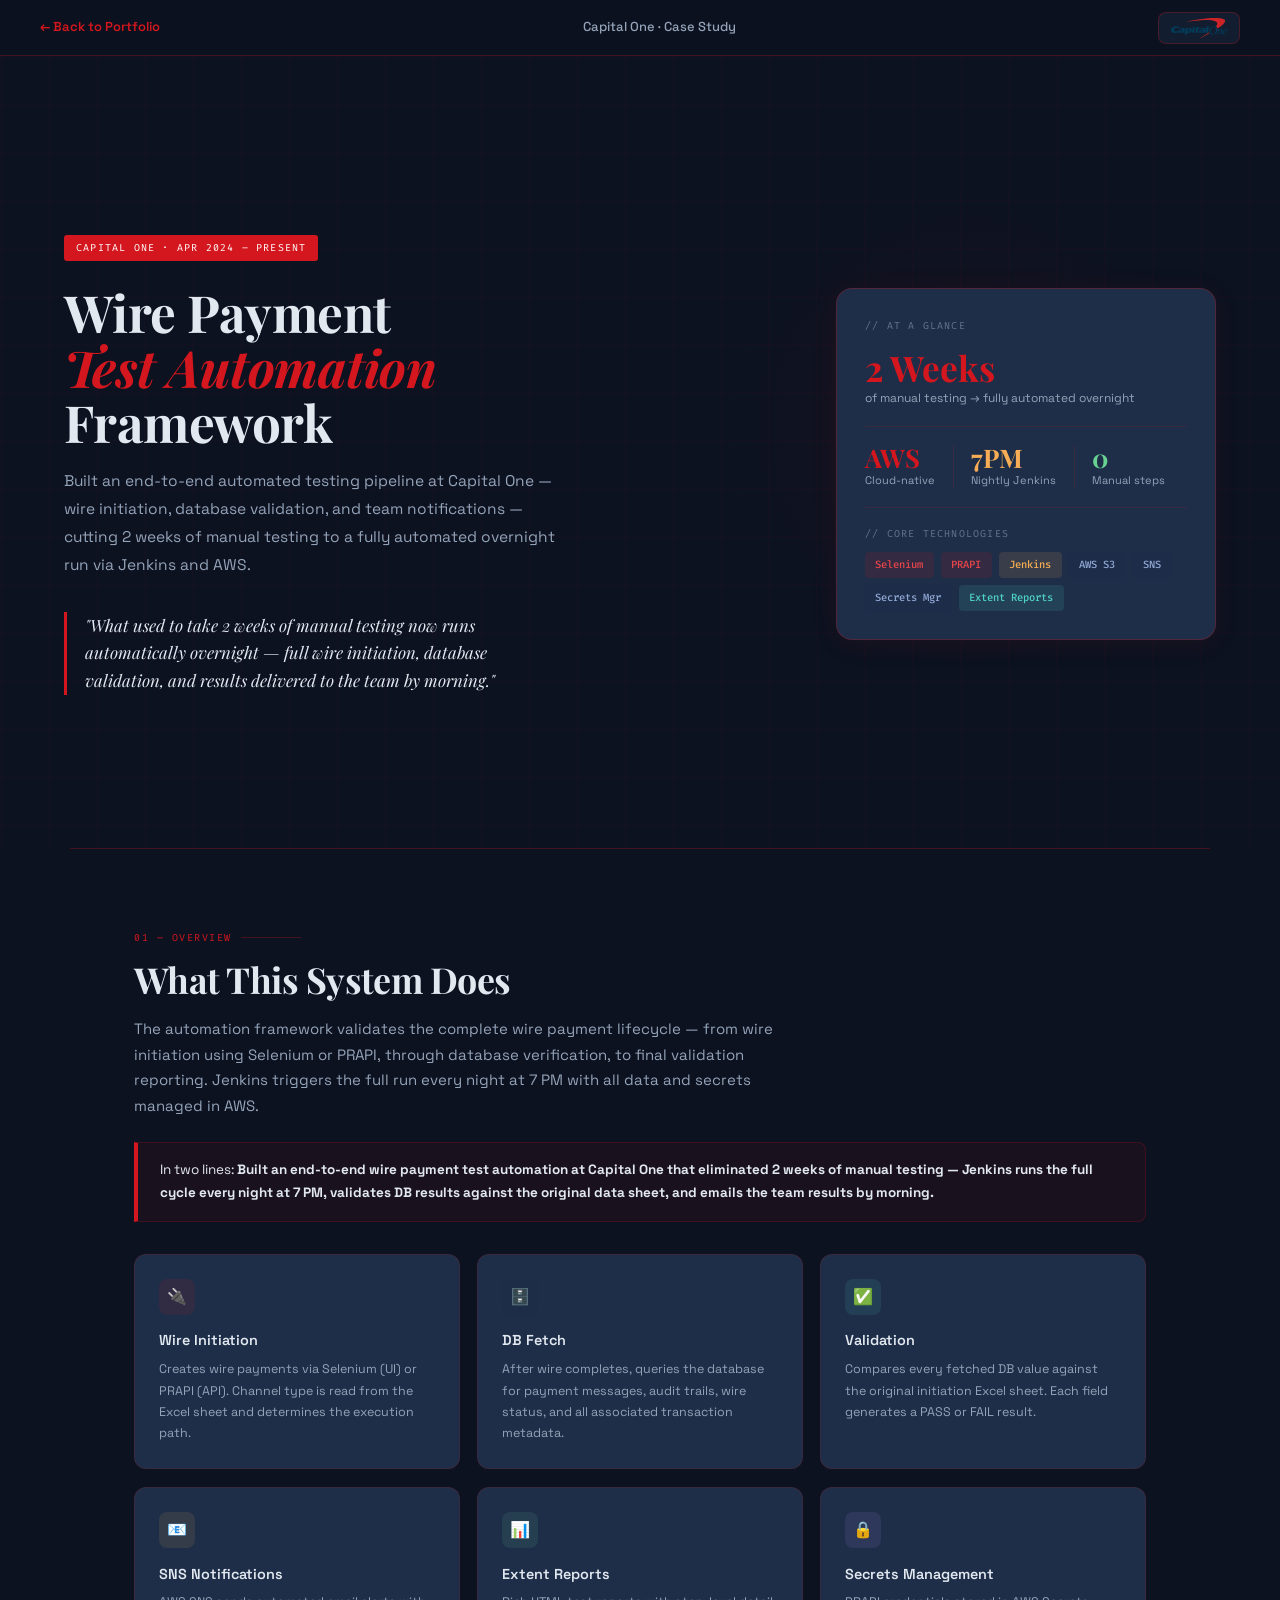
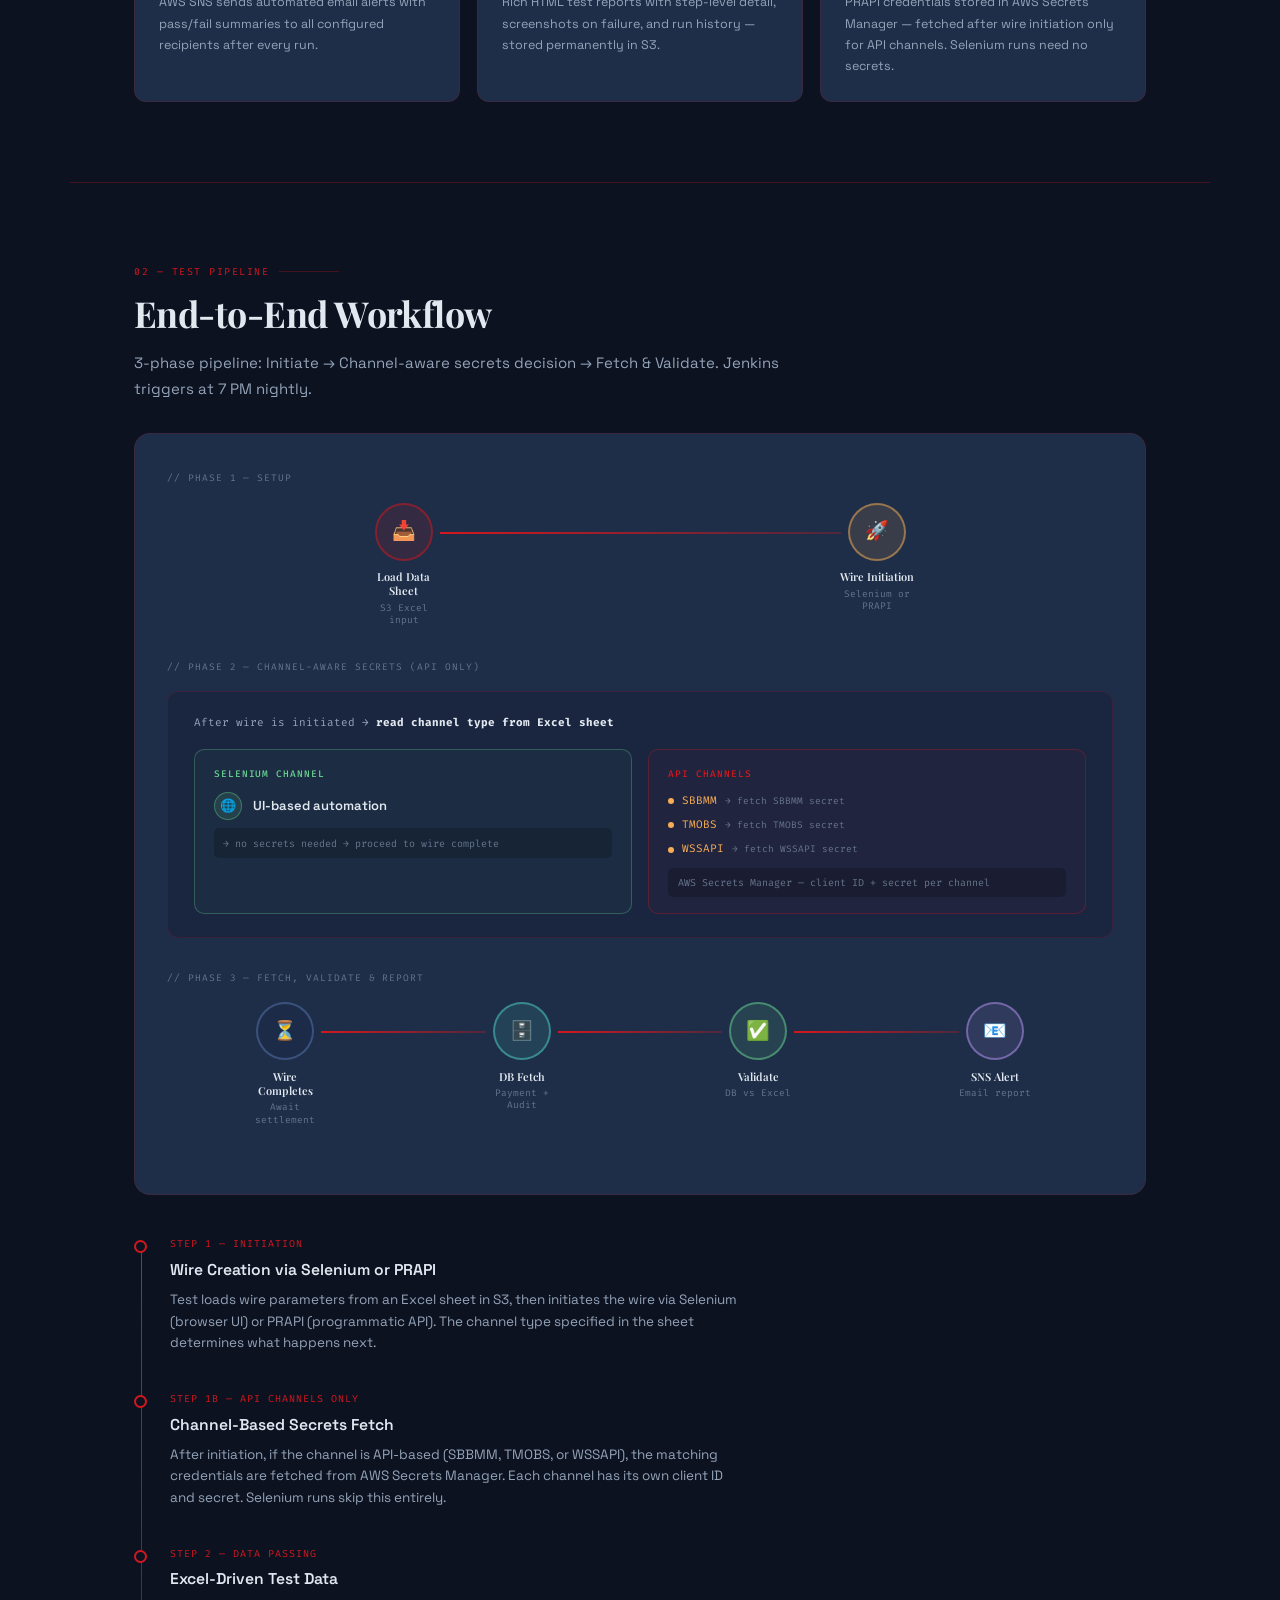
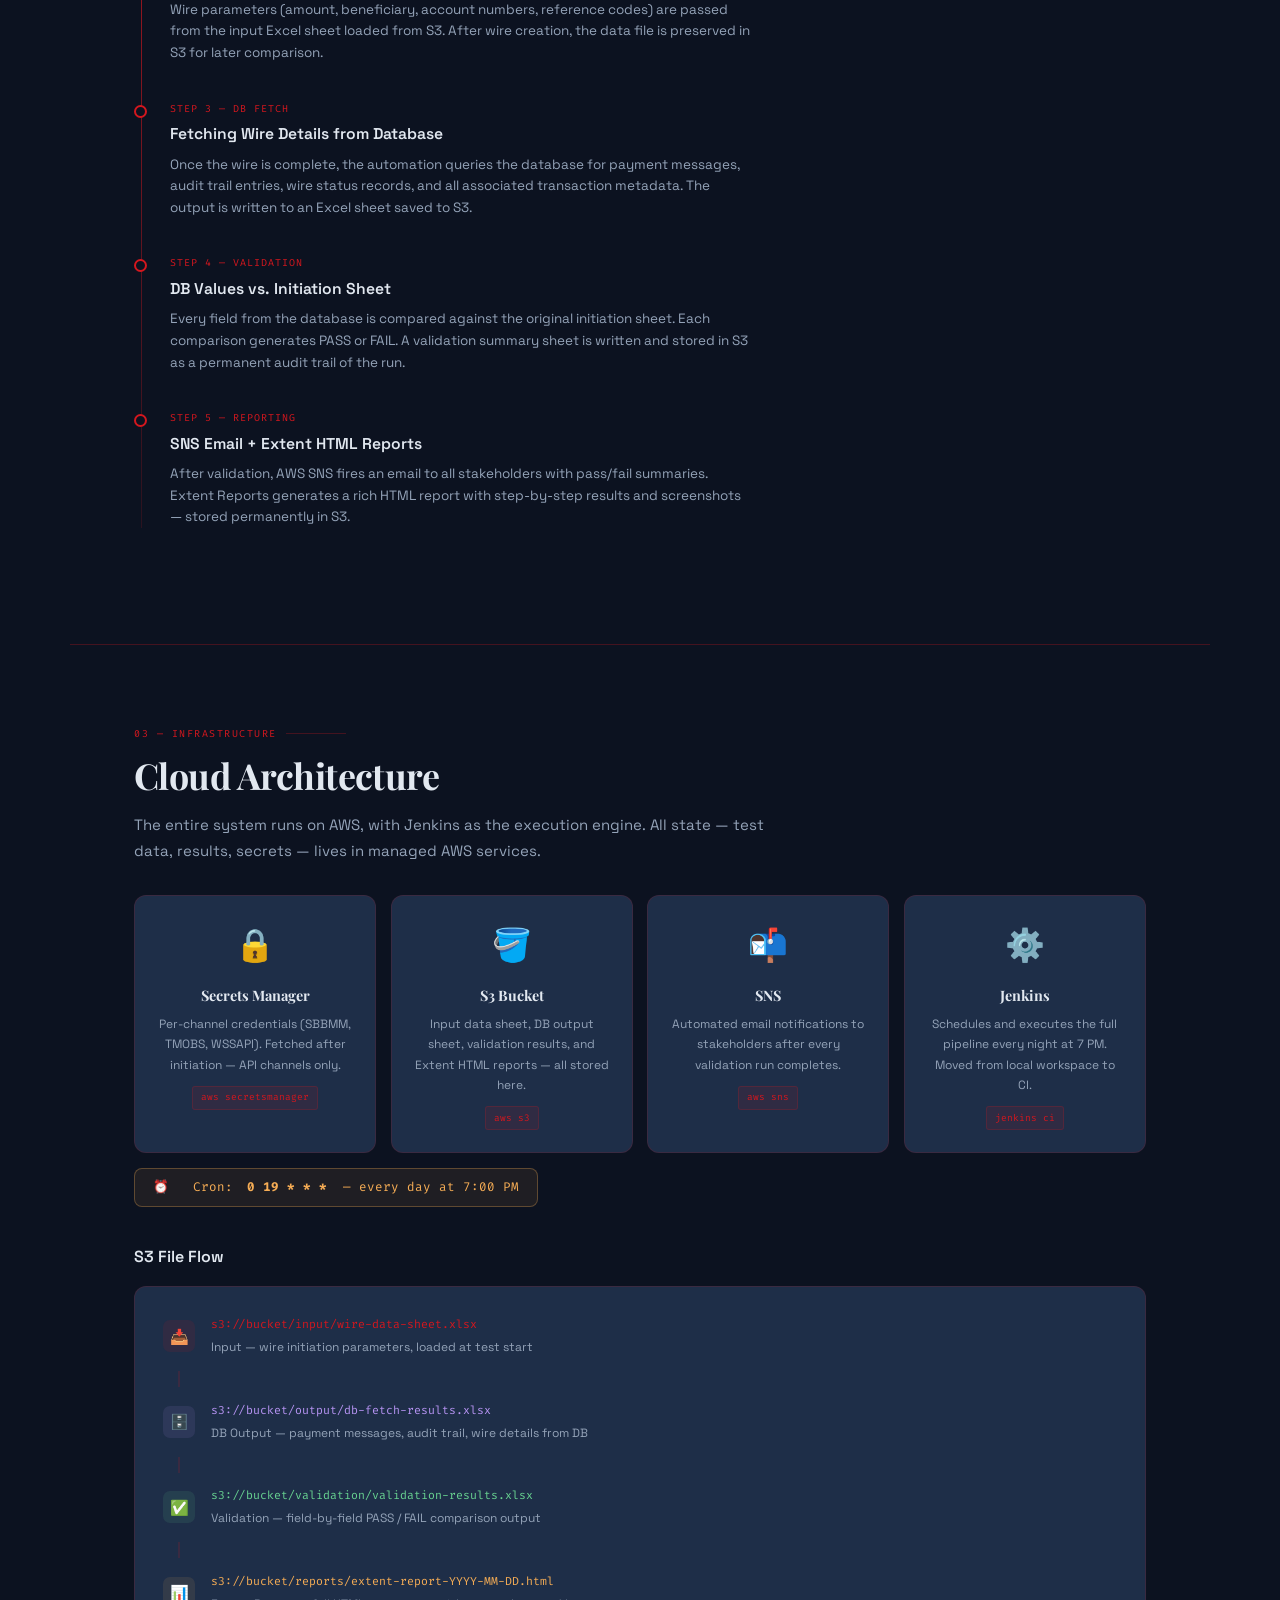
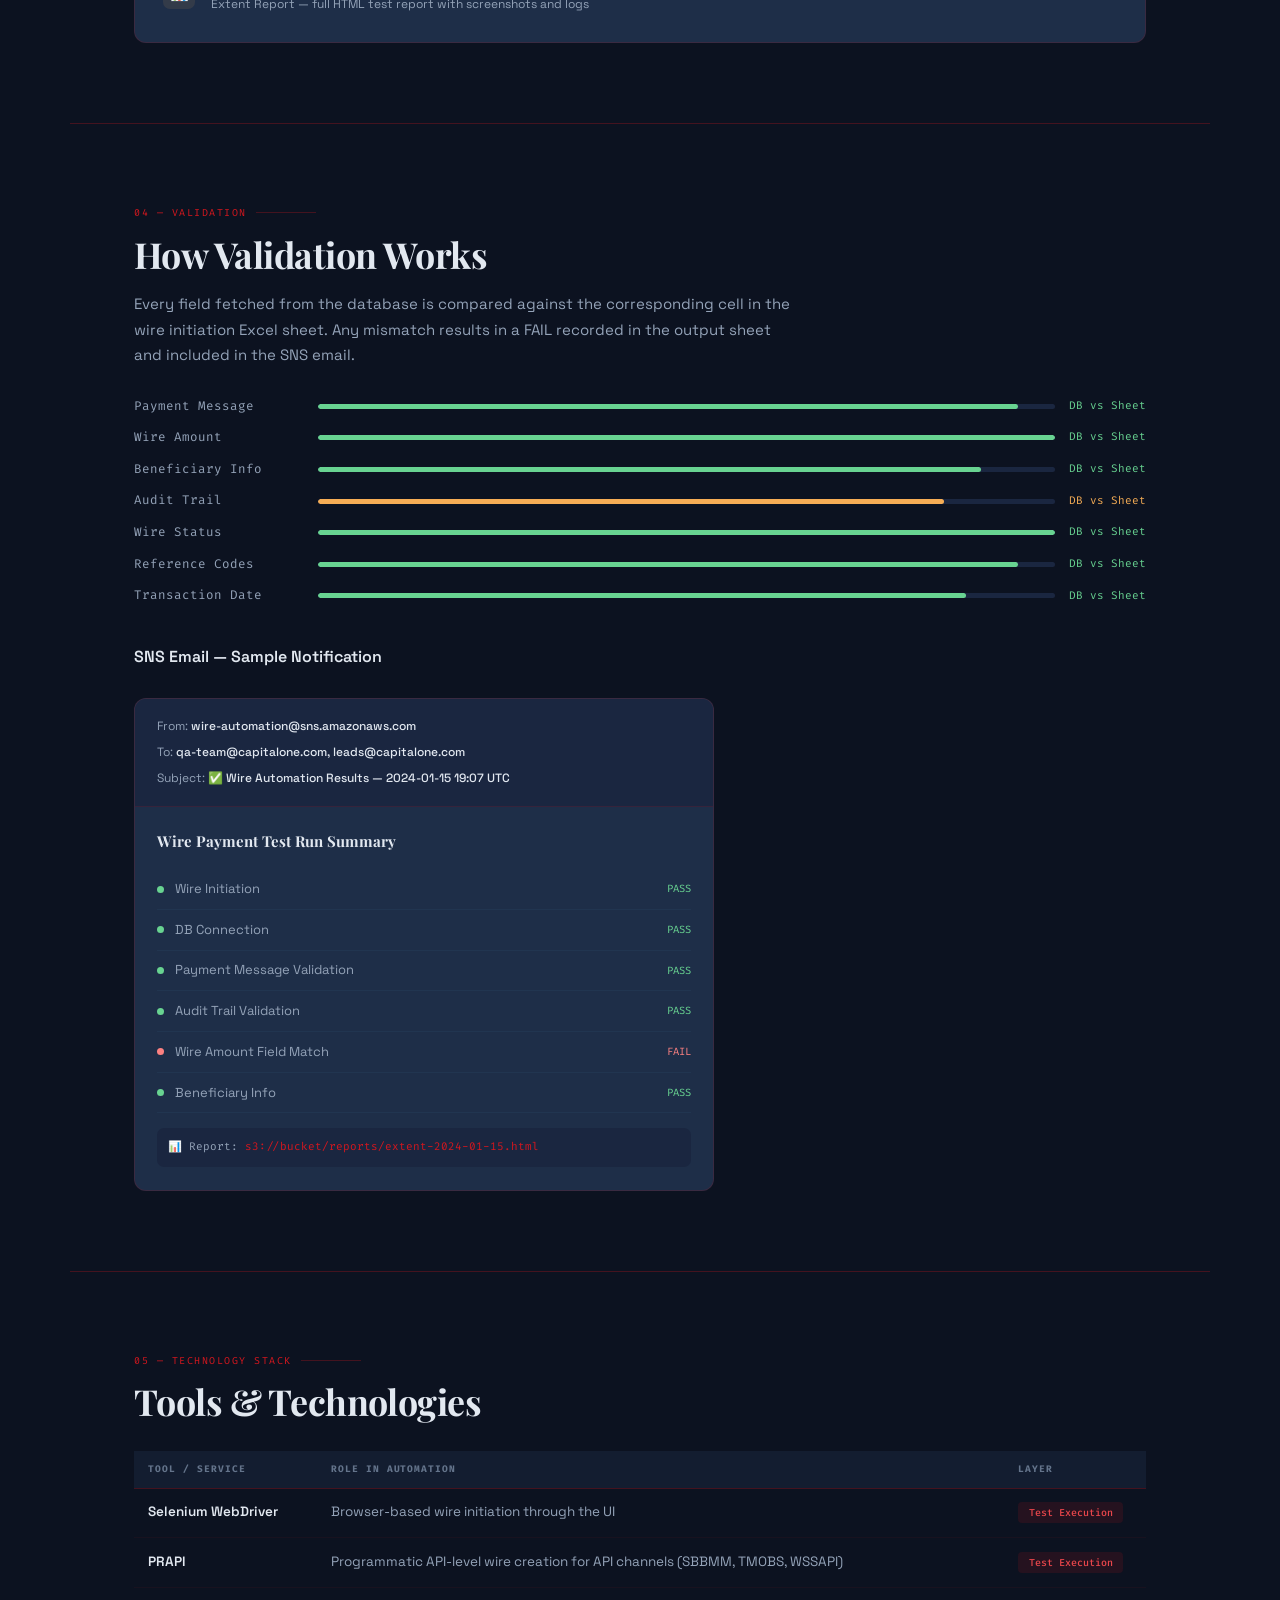
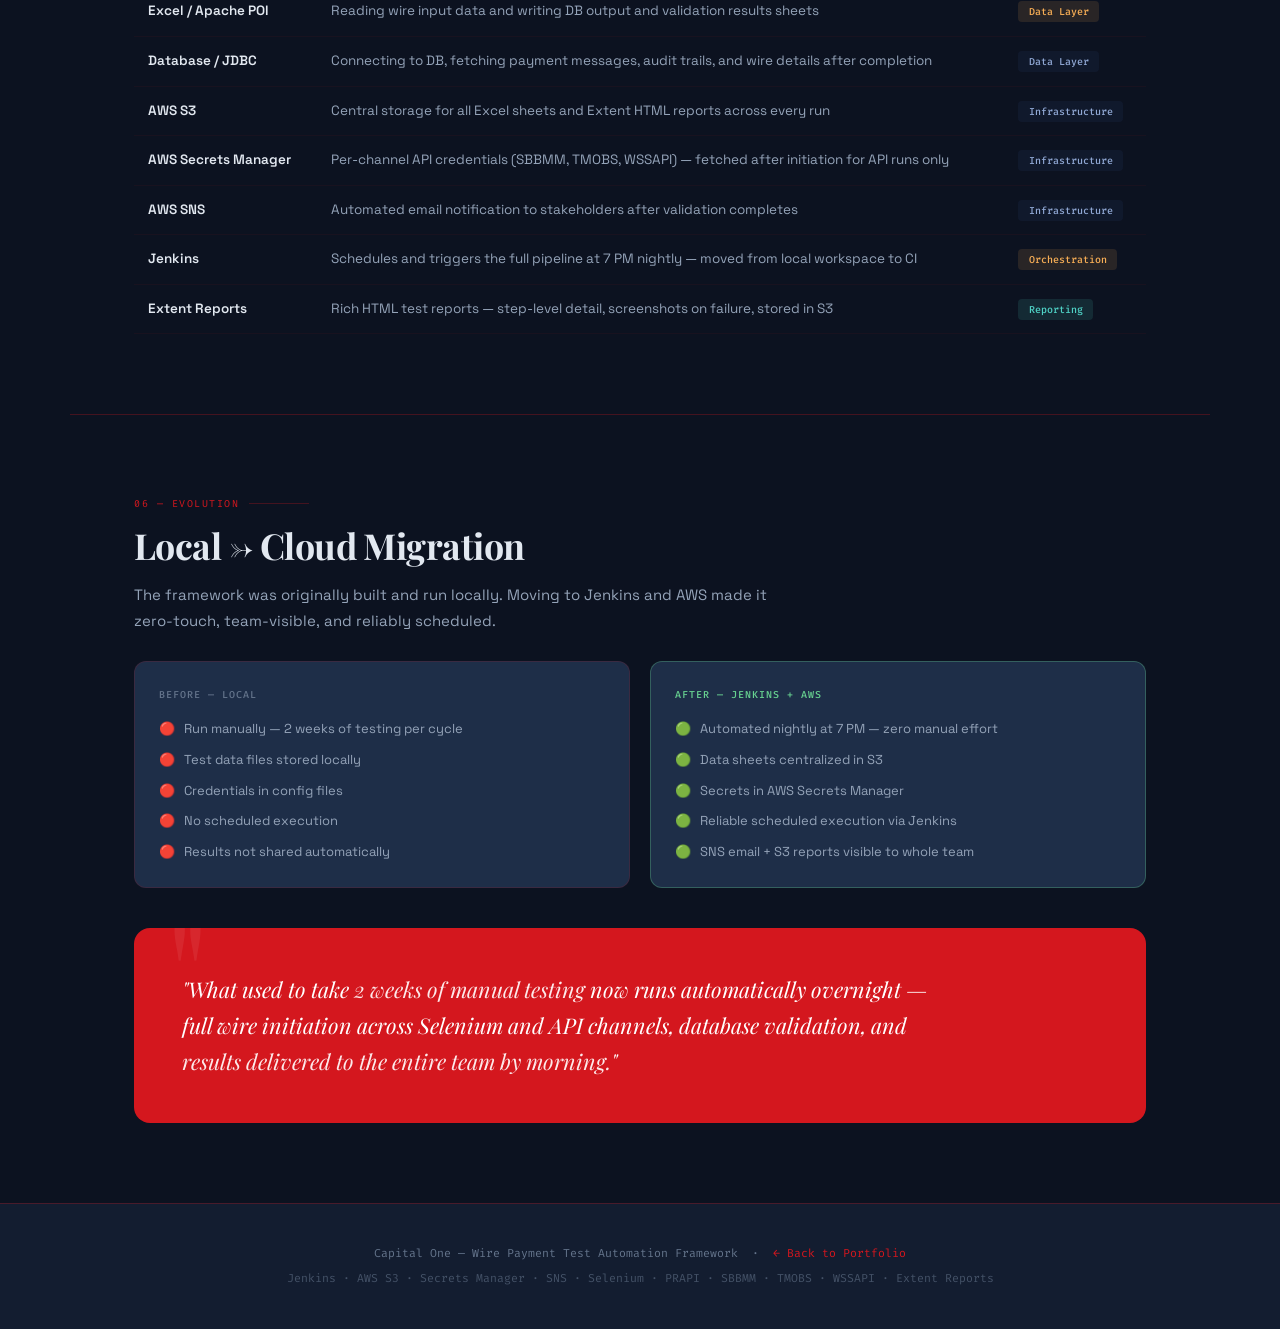
==== capitalone-detail.html @ 5ef81967 "Add files via upload" ====
<!DOCTYPE html>
<html lang="en">
<head>
<meta charset="UTF-8">
<meta name="viewport" content="width=device-width, initial-scale=1.0">
<title>Capital One — Wire Payment Automation | Rishi Kumar Soni</title>
<link rel="preconnect" href="https://fonts.googleapis.com">
<link rel="preconnect" href="https://fonts.gstatic.com" crossorigin>
<link href="https://fonts.googleapis.com/css2?family=Space+Grotesk:wght@300;400;500;600;700&family=Fira+Code:wght@400;500&family=Playfair+Display:ital,wght@0,700;1,600&display=swap" rel="stylesheet">
<style>
*, *::before, *::after { box-sizing: border-box; margin: 0; padding: 0; }
:root {
  --bg:    #0c1220;
  --bg2:   #131d30;
  --bg3:   #1a2640;
  --bgc:   #1e2e48;
  --text:  #e2e8f0;
  --muted: #94a3b8;
  --dim:   #64748b;
  --c1:    #d4171e;
  --c1m:   #e8464b;
  --c1lt:  #fde8e9;
  --c1dk:  #8b0f13;
  --navy:  #1b2a4a;
  --nvlt:  #dde4f0;
  --bc:    rgba(212,23,30,0.15);
  --bc2:   rgba(212,23,30,0.28);
  --green: #68d391;
  --amber: #f6ad55;
  --teal:  #4fd1c5;
  --purp:  #b794f4;
  --fh: 'Playfair Display', serif;
  --fb: 'Space Grotesk', sans-serif;
  --fm: 'Fira Code', monospace;
}
html { scroll-behavior: smooth; }
body { background: var(--bg); color: var(--text); font-family: var(--fb); font-size: 15px; line-height: 1.7; overflow-x: hidden; }

/* NAV */
nav {
  position: sticky; top: 0; z-index: 100;
  background: rgba(12,18,32,0.95); backdrop-filter: blur(12px);
  border-bottom: 1px solid var(--bc2);
  height: 56px; padding: 0 2.5rem;
  display: flex; align-items: center; justify-content: space-between;
}
.nav-back { display: flex; align-items: center; gap: .6rem; font-size: 13px; font-weight: 600; color: var(--c1); text-decoration: none; transition: gap .2s; }
.nav-back:hover { gap: .9rem; }
.nav-title { font-size: 13px; color: var(--muted); font-weight: 500; }
.nav-logo-pill { background: var(--bg2); border: 1px solid var(--bc2); border-radius: 8px; padding: 5px 12px; display: flex; align-items: center; }
.nav-logo-pill img { height: 20px; width: auto; }

/* HERO */
.hero {
  min-height: 88vh;
  display: grid; grid-template-columns: 1fr 380px;
  gap: 0; align-items: center;
  padding: 5rem 4rem 3.5rem;
  position: relative; overflow: hidden;
}
.hero-gbg {
  position: absolute; inset: 0;
  background-image: linear-gradient(rgba(212,23,30,0.03) 1px, transparent 1px),
                    linear-gradient(90deg, rgba(212,23,30,0.03) 1px, transparent 1px);
  background-size: 48px 48px; pointer-events: none;
}
.hero-glow { position: absolute; top: 15%; right: 5%; width: 500px; height: 500px; background: radial-gradient(circle, rgba(212,23,30,0.05) 0%, transparent 70%); pointer-events: none; }
.hero-left { padding-right: 3rem; position: relative; z-index: 1; }
.eyebrow { display: inline-flex; align-items: center; gap: .5rem; background: var(--c1); color: #fff; font-family: var(--fm); font-size: 10px; padding: .28rem .75rem; border-radius: 3px; letter-spacing: .12em; text-transform: uppercase; margin-bottom: 1.5rem; }
.hero h1 { font-family: var(--fh); font-size: clamp(2rem, 4vw, 3.6rem); line-height: 1.08; letter-spacing: -.01em; margin-bottom: 1.1rem; color: var(--text); }
.hero h1 em { color: var(--c1); font-style: italic; }
.hero-desc { font-size: 15.5px; color: var(--muted); max-width: 500px; line-height: 1.8; margin-bottom: 2rem; }
.impact-quote { font-family: var(--fh); font-size: 1.05rem; font-style: italic; color: var(--text); border-left: 3px solid var(--c1); padding-left: 1.1rem; max-width: 460px; line-height: 1.65; }
.hero-card { background: var(--bgc); border: 1px solid var(--bc2); border-radius: 16px; padding: 1.75rem; box-shadow: 0 4px 28px rgba(212,23,30,0.08); position: relative; z-index: 1; }
.card-lbl { font-family: var(--fm); font-size: 10px; color: var(--dim); letter-spacing: .12em; text-transform: uppercase; margin-bottom: 1rem; }
.cdiv { border: none; border-top: 1px solid var(--bc); margin: 1.1rem 0; }
.pill-row { display: flex; flex-wrap: wrap; gap: .45rem; margin-top: .6rem; }
.pill { font-family: var(--fm); font-size: 10.5px; padding: .25rem .65rem; border-radius: 4px; font-weight: 500; }
.pc1   { background: rgba(212,23,30,.12); color: #e8464b; }
.pnavy { background: rgba(27,42,74,.3);   color: #90a8d4; }
.pamb  { background: rgba(246,173,85,.12); color: var(--amber); }
.pteal { background: rgba(79,209,197,.12); color: var(--teal); }

/* SECTIONS */
section.s { padding: 5rem 4rem; max-width: 1140px; margin: 0 auto; }
hr.div { border: none; height: 1px; background: var(--bc2); max-width: 1140px; margin: 0 auto; }
.slbl { font-family: var(--fm); font-size: 10px; color: var(--c1); letter-spacing: .15em; text-transform: uppercase; margin-bottom: .8rem; display: flex; align-items: center; gap: .6rem; }
.slbl::after { content: ''; flex: 1; height: 1px; background: var(--bc2); max-width: 60px; }
.sh2 { font-family: var(--fh); font-size: clamp(1.7rem, 2.8vw, 2.6rem); font-weight: 700; letter-spacing: -.015em; color: var(--text); margin-bottom: 1rem; line-height: 1.15; }
.sp { color: var(--muted); margin-bottom: 1rem; max-width: 660px; }
.hibox { background: rgba(212,23,30,.07); border: 1px solid rgba(212,23,30,.2); border-left: 4px solid var(--c1); border-radius: 0 8px 8px 0; padding: 1rem 1.4rem; margin: 1.5rem 0; }
.hibox p { color: var(--text); margin: 0; font-size: 13.5px; max-width: none; }

/* OVERVIEW CARDS */
.ocgrid { display: grid; grid-template-columns: repeat(auto-fit, minmax(270px, 1fr)); gap: 1.1rem; margin-top: 2rem; }
.ocard { background: var(--bgc); border: 1px solid var(--bc); border-radius: 12px; padding: 1.5rem; transition: border-color .25s, transform .2s; }
.ocard:hover { border-color: var(--bc2); transform: translateY(-2px); }
.ocicon { width: 36px; height: 36px; border-radius: 8px; display: flex; align-items: center; justify-content: center; font-size: 16px; margin-bottom: .85rem; }
.ic1    { background: rgba(212,23,30,.1); color: var(--c1); }
.inavy  { background: rgba(27,42,74,.25); color: #90a8d4; }
.iteal  { background: rgba(79,209,197,.1); color: var(--teal); }
.iamb   { background: rgba(246,173,85,.1); color: var(--amber); }
.igreen { background: rgba(104,211,145,.1); color: var(--green); }
.ipur   { background: rgba(183,148,244,.1); color: var(--purp); }
.ocard h3 { font-size: .9rem; margin-bottom: .4rem; color: var(--text); font-weight: 600; }
.ocard p  { font-size: 12.5px; color: var(--muted); margin: 0; }

/* PIPELINE WRAP */
.pline-wrap { background: var(--bgc); border: 1px solid var(--bc); border-radius: 16px; padding: 2.25rem 2rem; margin-top: 2rem; overflow-x: auto; }
.phase-lbl { font-family: var(--fm); font-size: 9.5px; color: var(--dim); letter-spacing: .1em; text-transform: uppercase; margin-bottom: 1rem; }
.pipeline { display: flex; align-items: flex-start; gap: 0; min-width: 500px; margin-bottom: 2rem; }
.ps { flex: 1; display: flex; flex-direction: column; align-items: center; position: relative; }
.ps:not(:last-child)::after { content: ''; position: absolute; top: 29px; left: calc(50% + 36px); width: calc(100% - 72px); height: 2px; background: linear-gradient(90deg, var(--c1), var(--bc2)); z-index: 0; }
.pn { width: 58px; height: 58px; border-radius: 50%; display: flex; align-items: center; justify-content: center; font-size: 19px; position: relative; z-index: 1; border: 2px solid; transition: transform .2s; }
.pn:hover { transform: scale(1.08); }
.pnr  { background: rgba(212,23,30,.12);  border-color: rgba(212,23,30,.5);  color: var(--c1); }
.pnn  { background: rgba(27,42,74,.25);   border-color: rgba(90,120,180,.5); color: #90a8d4; }
.pnt  { background: rgba(79,209,197,.12); border-color: rgba(79,209,197,.5); color: var(--teal); }
.pna  { background: rgba(246,173,85,.12); border-color: rgba(246,173,85,.5); color: var(--amber); }
.png  { background: rgba(104,211,145,.12);border-color: rgba(104,211,145,.5);color: var(--green); }
.pnp  { background: rgba(183,148,244,.12);border-color: rgba(183,148,244,.5);color: var(--purp); }
.pl { margin-top: .6rem; text-align: center; font-family: var(--fh); font-size: 11px; font-weight: 600; color: var(--text); line-height: 1.3; max-width: 80px; }
.ps2{ font-family: var(--fm); font-size: 9.5px; color: var(--dim); margin-top: .2rem; text-align: center; max-width: 80px; line-height: 1.3; }

/* CHANNEL BRANCH */
.chlbranch { background: var(--bg3); border: 1px solid var(--bc); border-radius: 12px; padding: 1.4rem 1.6rem; margin-bottom: 2rem; }
.bhdesc { font-family: var(--fm); font-size: 11px; color: var(--muted); margin-bottom: 1rem; }
.bhgrid { display: grid; grid-template-columns: 1fr 1fr; gap: 1rem; }
.bhcard { border: 1px solid; border-radius: 10px; padding: 1rem 1.2rem; }
.bhcard.sel { border-color: rgba(104,211,145,.3); background: rgba(104,211,145,.04); }
.bhcard.api { border-color: rgba(212,23,30,.3);  background: rgba(212,23,30,.04); }
.bhlbl { font-family: var(--fm); font-size: 9.5px; letter-spacing: .1em; text-transform: uppercase; margin-bottom: .6rem; font-weight: 500; }
.bhcard.sel .bhlbl { color: var(--green); }
.bhcard.api .bhlbl { color: var(--c1); }
.chtag { display: flex; align-items: center; gap: .5rem; margin-bottom: .35rem; }
.ctdot { width: 6px; height: 6px; border-radius: 50%; flex-shrink: 0; background: var(--amber); }
.chn  { font-family: var(--fm); font-size: 11px; color: var(--amber); }
.chnote { font-family: var(--fm); font-size: 9.5px; color: var(--dim); }
.bhnote { font-family: var(--fm); font-size: 10px; color: var(--dim); padding: .4rem .6rem; background: rgba(0,0,0,.2); border-radius: 5px; margin-top: .55rem; }

/* TIMELINE */
.tl { position: relative; margin-top: 2.5rem; padding-left: 2.25rem; }
.tl::before { content: ''; position: absolute; left: 7px; top: 8px; bottom: 0; width: 1px; background: linear-gradient(180deg, var(--c1), var(--bc)); }
.tli { position: relative; margin-bottom: 2.25rem; }
.tldot { position: absolute; left: -2.25rem; top: 5px; width: 13px; height: 13px; border-radius: 50%; background: var(--bg); border: 2px solid var(--c1); transition: background .2s; }
.tli:hover .tldot { background: var(--c1); }
.tlph { font-family: var(--fm); font-size: 10px; color: var(--c1); letter-spacing: .1em; text-transform: uppercase; margin-bottom: .3rem; }
.tlt  { font-size: .98rem; font-weight: 600; margin-bottom: .35rem; color: var(--text); }
.tld  { font-size: 13.5px; color: var(--muted); max-width: 580px; margin: 0; line-height: 1.6; }

/* INFRA */
.igrid { display: grid; grid-template-columns: repeat(auto-fit, minmax(200px, 1fr)); gap: .9rem; margin-top: 2rem; }
.icard { background: var(--bgc); border: 1px solid var(--bc); border-radius: 12px; padding: 1.4rem; text-align: center; }
.iicon { font-size: 2rem; margin-bottom: .65rem; }
.icard h4 { font-family: var(--fh); font-size: .9rem; margin-bottom: .4rem; color: var(--text); }
.icard p  { font-size: 12px; color: var(--muted); margin: 0; }
.itag { display: inline-block; margin-top: .65rem; font-family: var(--fm); font-size: 9.5px; padding: .18rem .5rem; border-radius: 3px; background: rgba(212,23,30,.1); color: var(--c1); border: 1px solid rgba(212,23,30,.2); }
.sbadge { display: inline-flex; align-items: center; gap: .5rem; background: rgba(246,173,85,.08); border: 1px solid rgba(246,173,85,.3); color: var(--amber); padding: .5rem 1.1rem; border-radius: 8px; font-family: var(--fm); font-size: 12.5px; margin-top: .9rem; }

/* S3 FLOW */
.s3flow { display: flex; flex-direction: column; gap: .85rem; }
.s3row  { display: flex; align-items: center; gap: 1rem; }
.s3icon { width: 32px; height: 32px; border-radius: 7px; display: flex; align-items: center; justify-content: center; font-size: 15px; flex-shrink: 0; }
.s3path { font-family: var(--fm); font-size: 11.5px; }
.s3note { font-size: 12px; color: var(--muted); margin-top: .15rem; }
.s3con  { width: 2px; height: 16px; background: var(--bc); margin-left: 15px; }

/* VALIDATION BARS */
.vrow { display: flex; align-items: center; gap: .9rem; margin: .65rem 0; flex-wrap: wrap; }
.vlbl { font-size: 12.5px; color: var(--muted); min-width: 170px; font-family: var(--fm); }
.vw   { flex: 1; min-width: 100px; height: 5px; background: var(--bg3); border-radius: 3px; overflow: hidden; }
.vb   { height: 100%; border-radius: 3px; }
.vv   { font-family: var(--fm); font-size: 11px; color: var(--text); min-width: 36px; text-align: right; }

/* EMAIL */
.emailp { background: var(--bgc); border: 1px solid var(--bc); border-radius: 12px; overflow: hidden; margin-top: 1.75rem; max-width: 580px; }
.ehdr   { background: var(--bg3); padding: .9rem 1.4rem; border-bottom: 1px solid var(--bc); }
.efd    { font-size: 12px; color: var(--muted); padding: .18rem 0; }
.efd span { color: var(--text); font-weight: 500; }
.ebdy   { padding: 1.4rem; }
.ebdy h4 { font-family: var(--fh); color: var(--text); margin-bottom: .9rem; }
.errow  { display: flex; gap: .65rem; align-items: center; padding: .55rem 0; border-bottom: 1px solid rgba(99,179,237,.05); font-size: 13px; }
.sd     { width: 7px; height: 7px; border-radius: 50%; flex-shrink: 0; }
.pass   { background: var(--green); }
.fail   { background: #fc8181; }
.erk    { color: var(--muted); flex: 1; }
.erv    { font-family: var(--fm); font-size: 10.5px; }

/* TECH TABLE */
.tt { width: 100%; border-collapse: collapse; margin-top: 1.75rem; }
.tt th { text-align: left; padding: .65rem .9rem; font-family: var(--fm); font-size: 9.5px; letter-spacing: .1em; text-transform: uppercase; color: var(--dim); border-bottom: 1px solid var(--bc2); background: var(--bg2); }
.tt td { padding: .8rem .9rem; border-bottom: 1px solid rgba(212,23,30,.06); font-size: 13.5px; }
.tt tr:hover td { background: var(--bgc); }
.tt td:first-child { font-weight: 600; color: var(--text); }
.tt td:nth-child(2) { color: var(--muted); }

/* MIGRATION */
.mgrid { display: grid; grid-template-columns: 1fr 1fr; gap: 1.25rem; margin-top: 1.75rem; }
.mcard { background: var(--bgc); border: 1px solid var(--bc); border-radius: 12px; padding: 1.5rem; }
.mcard.after { border-color: rgba(104,211,145,.3); }
.mlbl { font-family: var(--fm); font-size: 10px; letter-spacing: .1em; text-transform: uppercase; margin-bottom: .9rem; font-weight: 500; }
.mcard.before .mlbl { color: var(--dim); }
.mcard.after  .mlbl { color: var(--green); }
.mlist { list-style: none; display: flex; flex-direction: column; gap: .55rem; }
.mlist li { font-size: 13px; color: var(--muted); }

/* SUMMARY QUOTE */
.csq { background: var(--c1); border-radius: 16px; padding: 2.75rem 3rem; margin-top: 2.5rem; position: relative; overflow: hidden; }
.csq::before { content: '"'; font-family: var(--fh); font-size: 9rem; color: rgba(255,255,255,0.07); position: absolute; top: -2rem; left: 2rem; line-height: 1; pointer-events: none; }
.csq p { font-family: var(--fh); font-size: clamp(.95rem, 1.8vw, 1.35rem); font-style: italic; color: #fff; line-height: 1.65; max-width: 760px; margin: 0; position: relative; }
.csq span { color: #fde8e9; }

footer { text-align: center; padding: 2.5rem 2rem; border-top: 1px solid var(--bc2); color: var(--dim); font-size: 11.5px; font-family: var(--fm); background: var(--bg2); }
footer a { color: var(--c1); text-decoration: none; }
footer a:hover { text-decoration: underline; }

@media (max-width: 900px) {
  .hero { grid-template-columns: 1fr; padding: 4rem 1.5rem 3rem; }
  .hero-left { padding-right: 0; margin-bottom: 1.5rem; }
  .hero-card { display: none; }
  section.s { padding: 3.5rem 1.5rem; }
  .bhgrid, .mgrid { grid-template-columns: 1fr; }
  .pipeline { min-width: 480px; }
}
</style>
</head>
<body>

<nav>
  <a href="index.html" class="nav-back">← Back to Portfolio</a>
  <span class="nav-title">Capital One · Case Study</span>
  <div class="nav-logo-pill"><img src="logo-capitalone.svg" alt="Capital One"></div>
</nav>

<!-- HERO -->
<div class="hero">
  <div class="hero-gbg"></div>
  <div class="hero-glow"></div>
  <div class="hero-left">
    <div class="eyebrow">Capital One · Apr 2024 – Present</div>
    <h1>Wire Payment<br><em>Test Automation</em><br>Framework</h1>
    <p class="hero-desc">Built an end-to-end automated testing pipeline at Capital One — wire initiation, database validation, and team notifications — cutting 2 weeks of manual testing to a fully automated overnight run via Jenkins and AWS.</p>
    <div class="impact-quote">"What used to take 2 weeks of manual testing now runs automatically overnight — full wire initiation, database validation, and results delivered to the team by morning."</div>
  </div>
  <div class="hero-card">
    <div class="card-lbl">// at a glance</div>
    <div style="font-family:var(--fh);font-size:2.2rem;color:var(--c1);font-weight:700;line-height:1;margin-bottom:.2rem;">2 Weeks</div>
    <div style="font-size:12px;color:var(--muted);">of manual testing → fully automated overnight</div>
    <hr class="cdiv">
    <div style="display:flex;gap:1.1rem;margin-bottom:1.1rem;">
      <div><div style="font-family:var(--fh);font-size:1.6rem;color:var(--c1);font-weight:700;line-height:1;">AWS</div><div style="font-size:11px;color:var(--muted);">Cloud-native</div></div>
      <div style="width:1px;background:var(--bc);"></div>
      <div><div style="font-family:var(--fh);font-size:1.6rem;color:var(--amber);font-weight:700;line-height:1;">7PM</div><div style="font-size:11px;color:var(--muted);">Nightly Jenkins</div></div>
      <div style="width:1px;background:var(--bc);"></div>
      <div><div style="font-family:var(--fh);font-size:1.6rem;color:var(--green);font-weight:700;line-height:1;">0</div><div style="font-size:11px;color:var(--muted);">Manual steps</div></div>
    </div>
    <hr class="cdiv">
    <div class="card-lbl" style="margin-bottom:.6rem;">// core technologies</div>
    <div class="pill-row">
      <span class="pill pc1">Selenium</span><span class="pill pc1">PRAPI</span>
      <span class="pill pamb">Jenkins</span>
      <span class="pill pnavy">AWS S3</span><span class="pill pnavy">SNS</span><span class="pill pnavy">Secrets Mgr</span>
      <span class="pill pteal">Extent Reports</span>
    </div>
  </div>
</div>

<hr class="div">

<!-- OVERVIEW -->
<section class="s">
  <div class="slbl">01 — Overview</div>
  <h2 class="sh2">What This System Does</h2>
  <p class="sp">The automation framework validates the complete wire payment lifecycle — from wire initiation using Selenium or PRAPI, through database verification, to final validation reporting. Jenkins triggers the full run every night at 7 PM with all data and secrets managed in AWS.</p>
  <div class="hibox"><p>In two lines: <strong style="color:var(--text);">Built an end-to-end wire payment test automation at Capital One that eliminated 2 weeks of manual testing — Jenkins runs the full cycle every night at 7 PM, validates DB results against the original data sheet, and emails the team results by morning.</strong></p></div>
  <div class="ocgrid">
    <div class="ocard"><div class="ocicon ic1">🔌</div><h3>Wire Initiation</h3><p>Creates wire payments via Selenium (UI) or PRAPI (API). Channel type is read from the Excel sheet and determines the execution path.</p></div>
    <div class="ocard"><div class="ocicon inavy">🗄️</div><h3>DB Fetch</h3><p>After wire completes, queries the database for payment messages, audit trails, wire status, and all associated transaction metadata.</p></div>
    <div class="ocard"><div class="ocicon iteal">✅</div><h3>Validation</h3><p>Compares every fetched DB value against the original initiation Excel sheet. Each field generates a PASS or FAIL result.</p></div>
    <div class="ocard"><div class="ocicon iamb">📧</div><h3>SNS Notifications</h3><p>AWS SNS sends automated email alerts with pass/fail summaries to all configured recipients after every run.</p></div>
    <div class="ocard"><div class="ocicon igreen">📊</div><h3>Extent Reports</h3><p>Rich HTML test reports with step-level detail, screenshots on failure, and run history — stored permanently in S3.</p></div>
    <div class="ocard"><div class="ocicon ipur">🔒</div><h3>Secrets Management</h3><p>PRAPI credentials stored in AWS Secrets Manager — fetched after wire initiation only for API channels. Selenium runs need no secrets.</p></div>
  </div>
</section>

<hr class="div">

<!-- WORKFLOW -->
<section class="s">
  <div class="slbl">02 — Test Pipeline</div>
  <h2 class="sh2">End-to-End Workflow</h2>
  <p class="sp">3-phase pipeline: Initiate → Channel-aware secrets decision → Fetch &amp; Validate. Jenkins triggers at 7 PM nightly.</p>

  <div class="pline-wrap">
    <div class="phase-lbl">// phase 1 — setup</div>
    <div class="pipeline" style="min-width:300px;margin-bottom:2rem;">
      <div class="ps"><div class="pn pnr">📥</div><div class="pl">Load Data Sheet</div><div class="ps2">S3 Excel input</div></div>
      <div class="ps"><div class="pn pna">🚀</div><div class="pl">Wire Initiation</div><div class="ps2">Selenium or PRAPI</div></div>
    </div>

    <div class="phase-lbl">// phase 2 — channel-aware secrets (API only)</div>
    <div class="chlbranch">
      <div class="bhdesc">After wire is initiated → <strong style="color:var(--text);">read channel type from Excel sheet</strong></div>
      <div class="bhgrid">
        <div class="bhcard sel">
          <div class="bhlbl">Selenium Channel</div>
          <div style="display:flex;align-items:center;gap:.7rem;margin-bottom:.4rem;">
            <span style="width:28px;height:28px;border-radius:50%;background:rgba(104,211,145,.12);border:1px solid rgba(104,211,145,.4);display:flex;align-items:center;justify-content:center;font-size:13px;flex-shrink:0;">🌐</span>
            <div style="font-size:13px;font-weight:600;color:var(--text);">UI-based automation</div>
          </div>
          <div class="bhnote">→ no secrets needed → proceed to wire complete</div>
        </div>
        <div class="bhcard api">
          <div class="bhlbl">API Channels</div>
          <div class="chtag"><span class="ctdot"></span><span class="chn">SBBMM</span><span class="chnote">→ fetch SBBMM secret</span></div>
          <div class="chtag"><span class="ctdot"></span><span class="chn">TMOBS</span><span class="chnote">→ fetch TMOBS secret</span></div>
          <div class="chtag"><span class="ctdot"></span><span class="chn">WSSAPI</span><span class="chnote">→ fetch WSSAPI secret</span></div>
          <div class="bhnote">AWS Secrets Manager — client ID + secret per channel</div>
        </div>
      </div>
    </div>

    <div class="phase-lbl">// phase 3 — fetch, validate &amp; report</div>
    <div class="pipeline">
      <div class="ps"><div class="pn pnn">⏳</div><div class="pl">Wire Completes</div><div class="ps2">Await settlement</div></div>
      <div class="ps"><div class="pn pnt">🗄️</div><div class="pl">DB Fetch</div><div class="ps2">Payment + Audit</div></div>
      <div class="ps"><div class="pn png">✅</div><div class="pl">Validate</div><div class="ps2">DB vs Excel</div></div>
      <div class="ps"><div class="pn pnp">📧</div><div class="pl">SNS Alert</div><div class="ps2">Email report</div></div>
    </div>
  </div>

  <!-- DETAILED TIMELINE -->
  <div class="tl">
    <div class="tli">
      <div class="tldot"></div>
      <div class="tlph">Step 1 — Initiation</div>
      <div class="tlt">Wire Creation via Selenium or PRAPI</div>
      <p class="tld">Test loads wire parameters from an Excel sheet in S3, then initiates the wire via Selenium (browser UI) or PRAPI (programmatic API). The channel type specified in the sheet determines what happens next.</p>
    </div>
    <div class="tli">
      <div class="tldot" style="border-color:var(--c1);"></div>
      <div class="tlph" style="color:var(--c1);">Step 1b — API Channels Only</div>
      <div class="tlt">Channel-Based Secrets Fetch</div>
      <p class="tld">After initiation, if the channel is API-based (SBBMM, TMOBS, or WSSAPI), the matching credentials are fetched from AWS Secrets Manager. Each channel has its own client ID and secret. Selenium runs skip this entirely.</p>
    </div>
    <div class="tli">
      <div class="tldot"></div>
      <div class="tlph">Step 2 — Data Passing</div>
      <div class="tlt">Excel-Driven Test Data</div>
      <p class="tld">Wire parameters (amount, beneficiary, account numbers, reference codes) are passed from the input Excel sheet loaded from S3. After wire creation, the data file is preserved in S3 for later comparison.</p>
    </div>
    <div class="tli">
      <div class="tldot"></div>
      <div class="tlph">Step 3 — DB Fetch</div>
      <div class="tlt">Fetching Wire Details from Database</div>
      <p class="tld">Once the wire is complete, the automation queries the database for payment messages, audit trail entries, wire status records, and all associated transaction metadata. The output is written to an Excel sheet saved to S3.</p>
    </div>
    <div class="tli">
      <div class="tldot"></div>
      <div class="tlph">Step 4 — Validation</div>
      <div class="tlt">DB Values vs. Initiation Sheet</div>
      <p class="tld">Every field from the database is compared against the original initiation sheet. Each comparison generates PASS or FAIL. A validation summary sheet is written and stored in S3 as a permanent audit trail of the run.</p>
    </div>
    <div class="tli">
      <div class="tldot"></div>
      <div class="tlph">Step 5 — Reporting</div>
      <div class="tlt">SNS Email + Extent HTML Reports</div>
      <p class="tld">After validation, AWS SNS fires an email to all stakeholders with pass/fail summaries. Extent Reports generates a rich HTML report with step-by-step results and screenshots — stored permanently in S3.</p>
    </div>
  </div>
</section>

<hr class="div">

<!-- INFRASTRUCTURE -->
<section class="s">
  <div class="slbl">03 — Infrastructure</div>
  <h2 class="sh2">Cloud Architecture</h2>
  <p class="sp">The entire system runs on AWS, with Jenkins as the execution engine. All state — test data, results, secrets — lives in managed AWS services.</p>
  <div class="igrid">
    <div class="icard"><div class="iicon">🔒</div><h4>Secrets Manager</h4><p>Per-channel credentials (SBBMM, TMOBS, WSSAPI). Fetched after initiation — API channels only.</p><span class="itag">aws secretsmanager</span></div>
    <div class="icard"><div class="iicon">🪣</div><h4>S3 Bucket</h4><p>Input data sheet, DB output sheet, validation results, and Extent HTML reports — all stored here.</p><span class="itag">aws s3</span></div>
    <div class="icard"><div class="iicon">📬</div><h4>SNS</h4><p>Automated email notifications to stakeholders after every validation run completes.</p><span class="itag">aws sns</span></div>
    <div class="icard"><div class="iicon">⚙️</div><h4>Jenkins</h4><p>Schedules and executes the full pipeline every night at 7 PM. Moved from local workspace to CI.</p><span class="itag">jenkins ci</span></div>
  </div>
  <div class="sbadge">⏰ &nbsp; Cron: <strong style="margin-left:.4rem;">0 19 * * *</strong> &nbsp;— every day at 7:00 PM</div>

  <h3 style="margin-top:2.25rem;font-size:1rem;color:var(--text);font-weight:600;">S3 File Flow</h3>
  <div style="background:var(--bgc);border:1px solid var(--bc);border-radius:12px;padding:1.75rem;margin-top:1rem;">
    <div class="s3flow">
      <div class="s3row"><div class="s3icon" style="background:rgba(212,23,30,.1);color:var(--c1);">📥</div><div><div class="s3path" style="color:var(--c1);">s3://bucket/input/wire-data-sheet.xlsx</div><div class="s3note">Input — wire initiation parameters, loaded at test start</div></div></div>
      <div class="s3con"></div>
      <div class="s3row"><div class="s3icon" style="background:rgba(183,148,244,.1);color:var(--purp);">🗄️</div><div><div class="s3path" style="color:var(--purp);">s3://bucket/output/db-fetch-results.xlsx</div><div class="s3note">DB Output — payment messages, audit trail, wire details from DB</div></div></div>
      <div class="s3con"></div>
      <div class="s3row"><div class="s3icon" style="background:rgba(104,211,145,.1);color:var(--green);">✅</div><div><div class="s3path" style="color:var(--green);">s3://bucket/validation/validation-results.xlsx</div><div class="s3note">Validation — field-by-field PASS / FAIL comparison output</div></div></div>
      <div class="s3con"></div>
      <div class="s3row"><div class="s3icon" style="background:rgba(246,173,85,.1);color:var(--amber);">📊</div><div><div class="s3path" style="color:var(--amber);">s3://bucket/reports/extent-report-YYYY-MM-DD.html</div><div class="s3note">Extent Report — full HTML test report with screenshots and logs</div></div></div>
    </div>
  </div>
</section>

<hr class="div">

<!-- VALIDATION -->
<section class="s">
  <div class="slbl">04 — Validation</div>
  <h2 class="sh2">How Validation Works</h2>
  <p class="sp">Every field fetched from the database is compared against the corresponding cell in the wire initiation Excel sheet. Any mismatch results in a FAIL recorded in the output sheet and included in the SNS email.</p>
  <div style="margin-top:1.75rem;">
    <div class="vrow"><span class="vlbl">Payment Message</span><div class="vw"><div class="vb" style="width:95%;background:var(--green);"></div></div><span class="vv" style="color:var(--green);">DB vs Sheet</span></div>
    <div class="vrow"><span class="vlbl">Wire Amount</span><div class="vw"><div class="vb" style="width:100%;background:var(--green);"></div></div><span class="vv" style="color:var(--green);">DB vs Sheet</span></div>
    <div class="vrow"><span class="vlbl">Beneficiary Info</span><div class="vw"><div class="vb" style="width:90%;background:var(--green);"></div></div><span class="vv" style="color:var(--green);">DB vs Sheet</span></div>
    <div class="vrow"><span class="vlbl">Audit Trail</span><div class="vw"><div class="vb" style="width:85%;background:var(--amber);"></div></div><span class="vv" style="color:var(--amber);">DB vs Sheet</span></div>
    <div class="vrow"><span class="vlbl">Wire Status</span><div class="vw"><div class="vb" style="width:100%;background:var(--green);"></div></div><span class="vv" style="color:var(--green);">DB vs Sheet</span></div>
    <div class="vrow"><span class="vlbl">Reference Codes</span><div class="vw"><div class="vb" style="width:95%;background:var(--green);"></div></div><span class="vv" style="color:var(--green);">DB vs Sheet</span></div>
    <div class="vrow"><span class="vlbl">Transaction Date</span><div class="vw"><div class="vb" style="width:88%;background:var(--green);"></div></div><span class="vv" style="color:var(--green);">DB vs Sheet</span></div>
  </div>

  <h3 style="margin-top:2.25rem;font-size:1rem;color:var(--text);font-weight:600;">SNS Email — Sample Notification</h3>
  <div class="emailp">
    <div class="ehdr">
      <div class="efd">From: <span>wire-automation@sns.amazonaws.com</span></div>
      <div class="efd">To: <span>qa-team@capitalone.com, leads@capitalone.com</span></div>
      <div class="efd">Subject: <span>✅ Wire Automation Results — 2024-01-15 19:07 UTC</span></div>
    </div>
    <div class="ebdy">
      <h4>Wire Payment Test Run Summary</h4>
      <div class="errow"><div class="sd pass"></div><div class="erk">Wire Initiation</div><div class="erv" style="color:var(--green);">PASS</div></div>
      <div class="errow"><div class="sd pass"></div><div class="erk">DB Connection</div><div class="erv" style="color:var(--green);">PASS</div></div>
      <div class="errow"><div class="sd pass"></div><div class="erk">Payment Message Validation</div><div class="erv" style="color:var(--green);">PASS</div></div>
      <div class="errow"><div class="sd pass"></div><div class="erk">Audit Trail Validation</div><div class="erv" style="color:var(--green);">PASS</div></div>
      <div class="errow"><div class="sd fail"></div><div class="erk">Wire Amount Field Match</div><div class="erv" style="color:#fc8181;">FAIL</div></div>
      <div class="errow"><div class="sd pass"></div><div class="erk">Beneficiary Info</div><div class="erv" style="color:var(--green);">PASS</div></div>
      <div style="margin-top:.9rem;padding:.65rem;background:var(--bg3);border-radius:7px;font-family:var(--fm);font-size:11px;color:var(--muted);">📊 Report: <span style="color:var(--c1);">s3://bucket/reports/extent-2024-01-15.html</span></div>
    </div>
  </div>
</section>

<hr class="div">

<!-- TECH STACK -->
<section class="s">
  <div class="slbl">05 — Technology Stack</div>
  <h2 class="sh2">Tools &amp; Technologies</h2>
  <table class="tt">
    <thead><tr><th>Tool / Service</th><th>Role in Automation</th><th>Layer</th></tr></thead>
    <tbody>
      <tr><td>Selenium WebDriver</td><td>Browser-based wire initiation through the UI</td><td><span class="pill pc1" style="font-size:10px;">Test Execution</span></td></tr>
      <tr><td>PRAPI</td><td>Programmatic API-level wire creation for API channels (SBBMM, TMOBS, WSSAPI)</td><td><span class="pill pc1" style="font-size:10px;">Test Execution</span></td></tr>
      <tr><td>Excel / Apache POI</td><td>Reading wire input data and writing DB output and validation results sheets</td><td><span class="pill pamb" style="font-size:10px;">Data Layer</span></td></tr>
      <tr><td>Database / JDBC</td><td>Connecting to DB, fetching payment messages, audit trails, and wire details after completion</td><td><span class="pill pnavy" style="font-size:10px;">Data Layer</span></td></tr>
      <tr><td>AWS S3</td><td>Central storage for all Excel sheets and Extent HTML reports across every run</td><td><span class="pill pnavy" style="font-size:10px;">Infrastructure</span></td></tr>
      <tr><td>AWS Secrets Manager</td><td>Per-channel API credentials (SBBMM, TMOBS, WSSAPI) — fetched after initiation for API runs only</td><td><span class="pill pnavy" style="font-size:10px;">Infrastructure</span></td></tr>
      <tr><td>AWS SNS</td><td>Automated email notification to stakeholders after validation completes</td><td><span class="pill pnavy" style="font-size:10px;">Infrastructure</span></td></tr>
      <tr><td>Jenkins</td><td>Schedules and triggers the full pipeline at 7 PM nightly — moved from local workspace to CI</td><td><span class="pill pamb" style="font-size:10px;">Orchestration</span></td></tr>
      <tr><td>Extent Reports</td><td>Rich HTML test reports — step-level detail, screenshots on failure, stored in S3</td><td><span class="pill pteal" style="font-size:10px;">Reporting</span></td></tr>
    </tbody>
  </table>
</section>

<hr class="div">

<!-- EVOLUTION -->
<section class="s">
  <div class="slbl">06 — Evolution</div>
  <h2 class="sh2">Local → Cloud Migration</h2>
  <p class="sp">The framework was originally built and run locally. Moving to Jenkins and AWS made it zero-touch, team-visible, and reliably scheduled.</p>
  <div class="mgrid">
    <div class="mcard before">
      <div class="mlbl">Before — Local</div>
      <ul class="mlist">
        <li>🔴 &nbsp; Run manually — 2 weeks of testing per cycle</li>
        <li>🔴 &nbsp; Test data files stored locally</li>
        <li>🔴 &nbsp; Credentials in config files</li>
        <li>🔴 &nbsp; No scheduled execution</li>
        <li>🔴 &nbsp; Results not shared automatically</li>
      </ul>
    </div>
    <div class="mcard after">
      <div class="mlbl">After — Jenkins + AWS</div>
      <ul class="mlist">
        <li>🟢 &nbsp; Automated nightly at 7 PM — zero manual effort</li>
        <li>🟢 &nbsp; Data sheets centralized in S3</li>
        <li>🟢 &nbsp; Secrets in AWS Secrets Manager</li>
        <li>🟢 &nbsp; Reliable scheduled execution via Jenkins</li>
        <li>🟢 &nbsp; SNS email + S3 reports visible to whole team</li>
      </ul>
    </div>
  </div>

  <div class="csq">
    <p>"What used to take <span>2 weeks of manual testing</span> now runs automatically overnight — full wire initiation across Selenium and API channels, database validation, and <span>results delivered to the entire team by morning.</span>"</p>
  </div>
</section>

<footer>
  <div>Capital One — Wire Payment Test Automation Framework &nbsp;·&nbsp; <a href="index.html">← Back to Portfolio</a></div>
  <div style="margin-top:.35rem;opacity:.6;">Jenkins · AWS S3 · Secrets Manager · SNS · Selenium · PRAPI · SBBMM · TMOBS · WSSAPI · Extent Reports</div>
</footer>
</body>
</html>
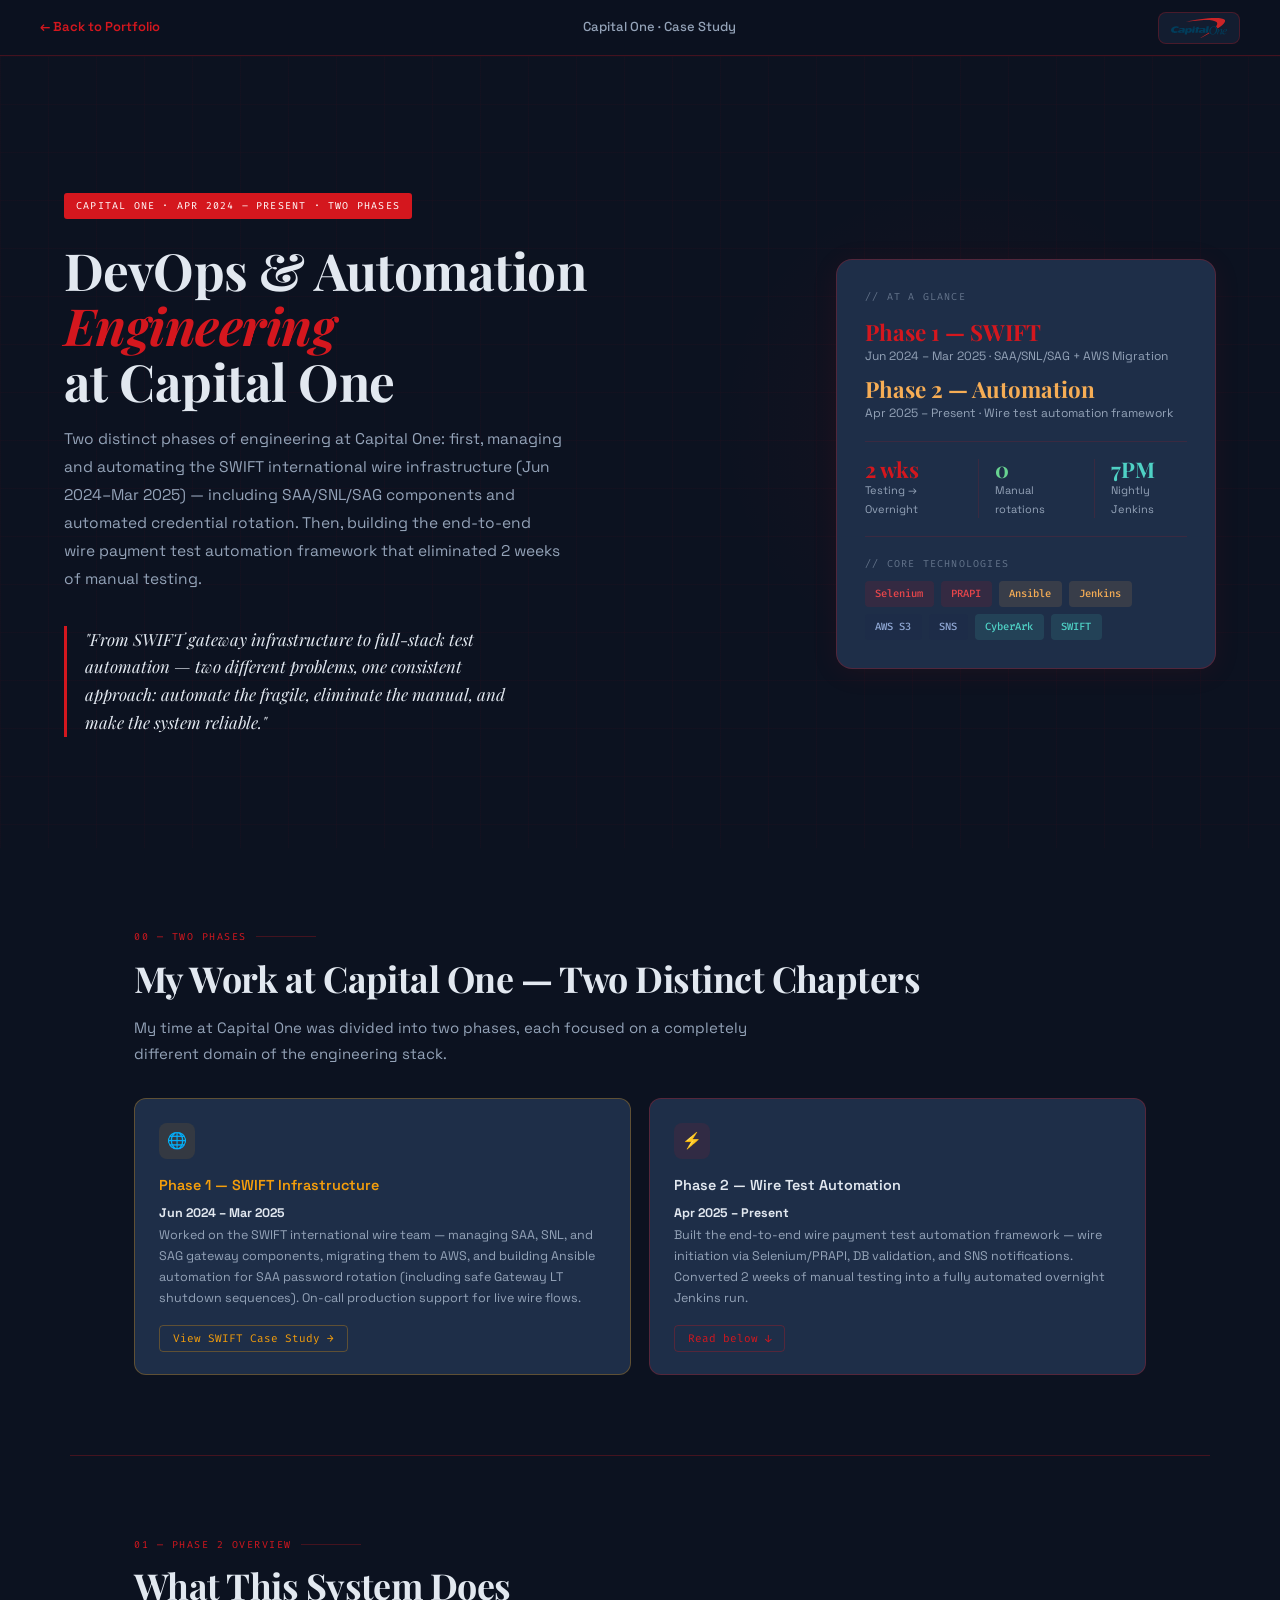
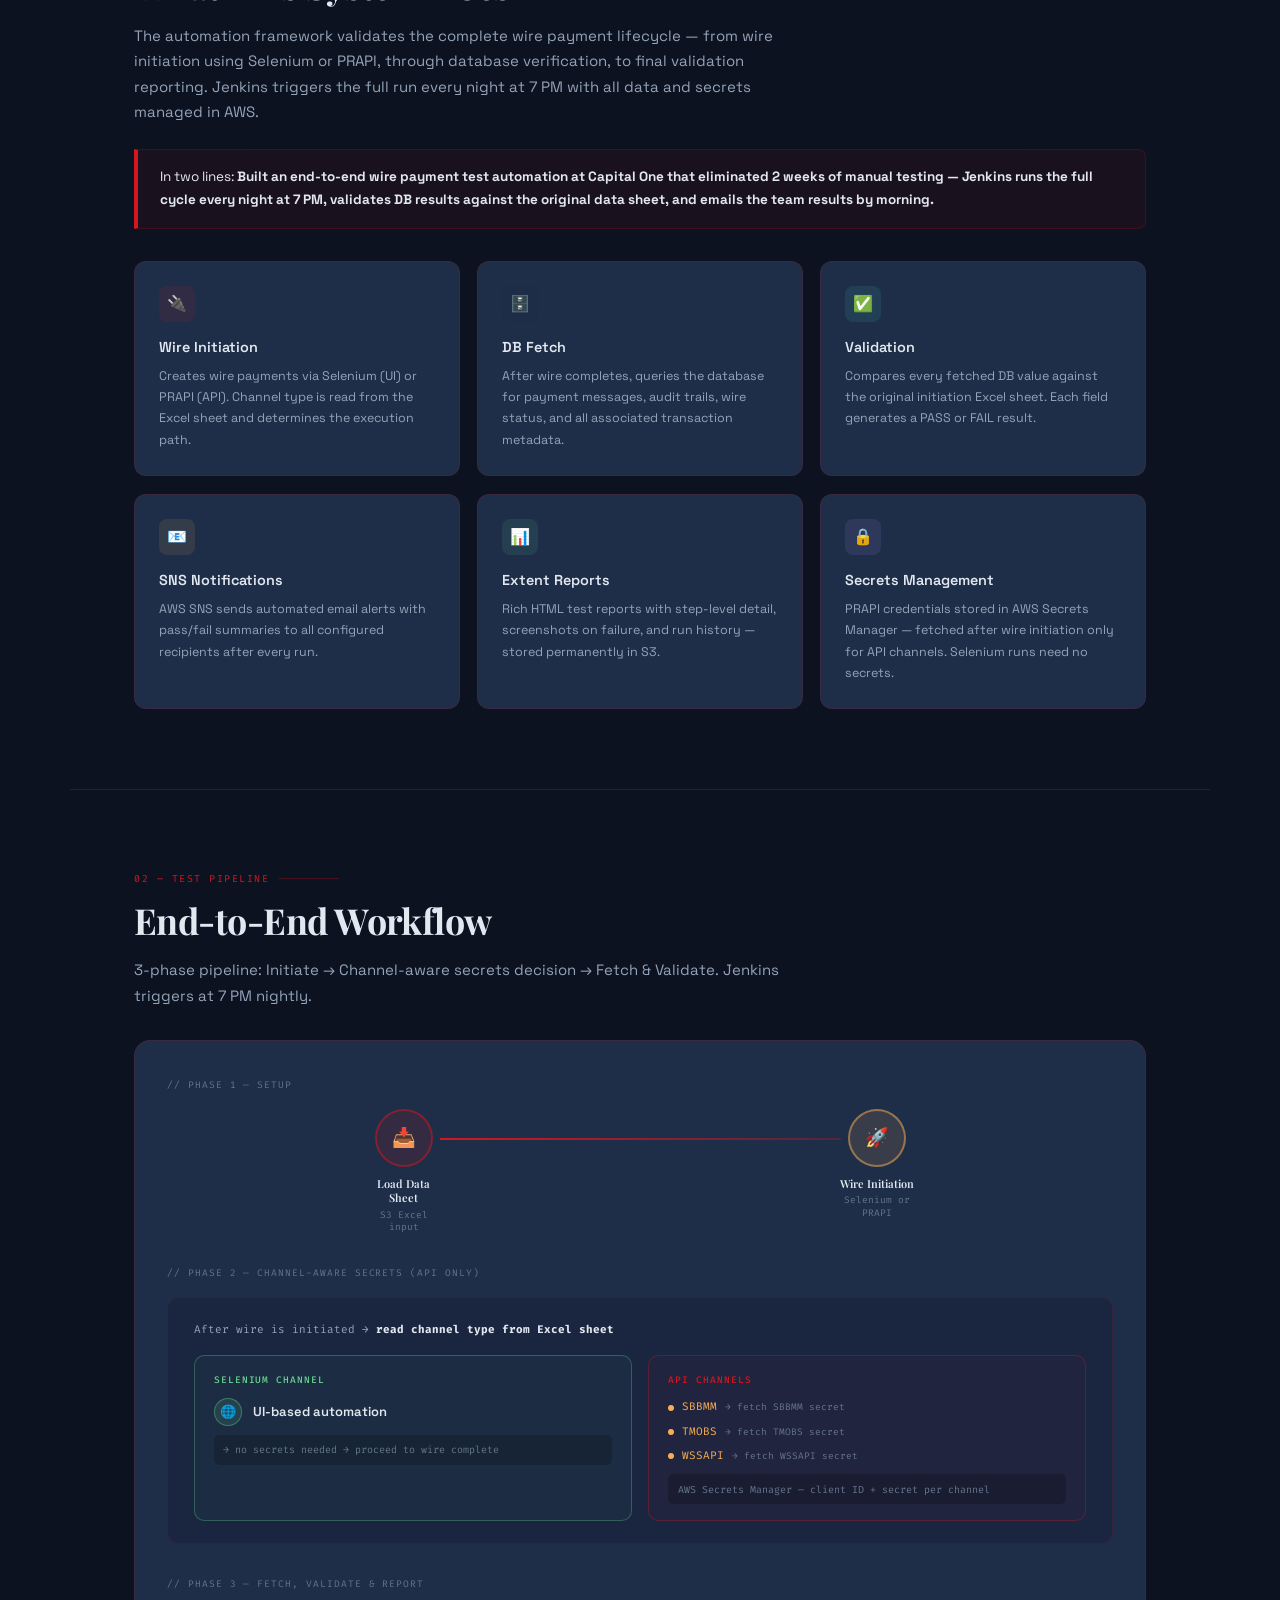
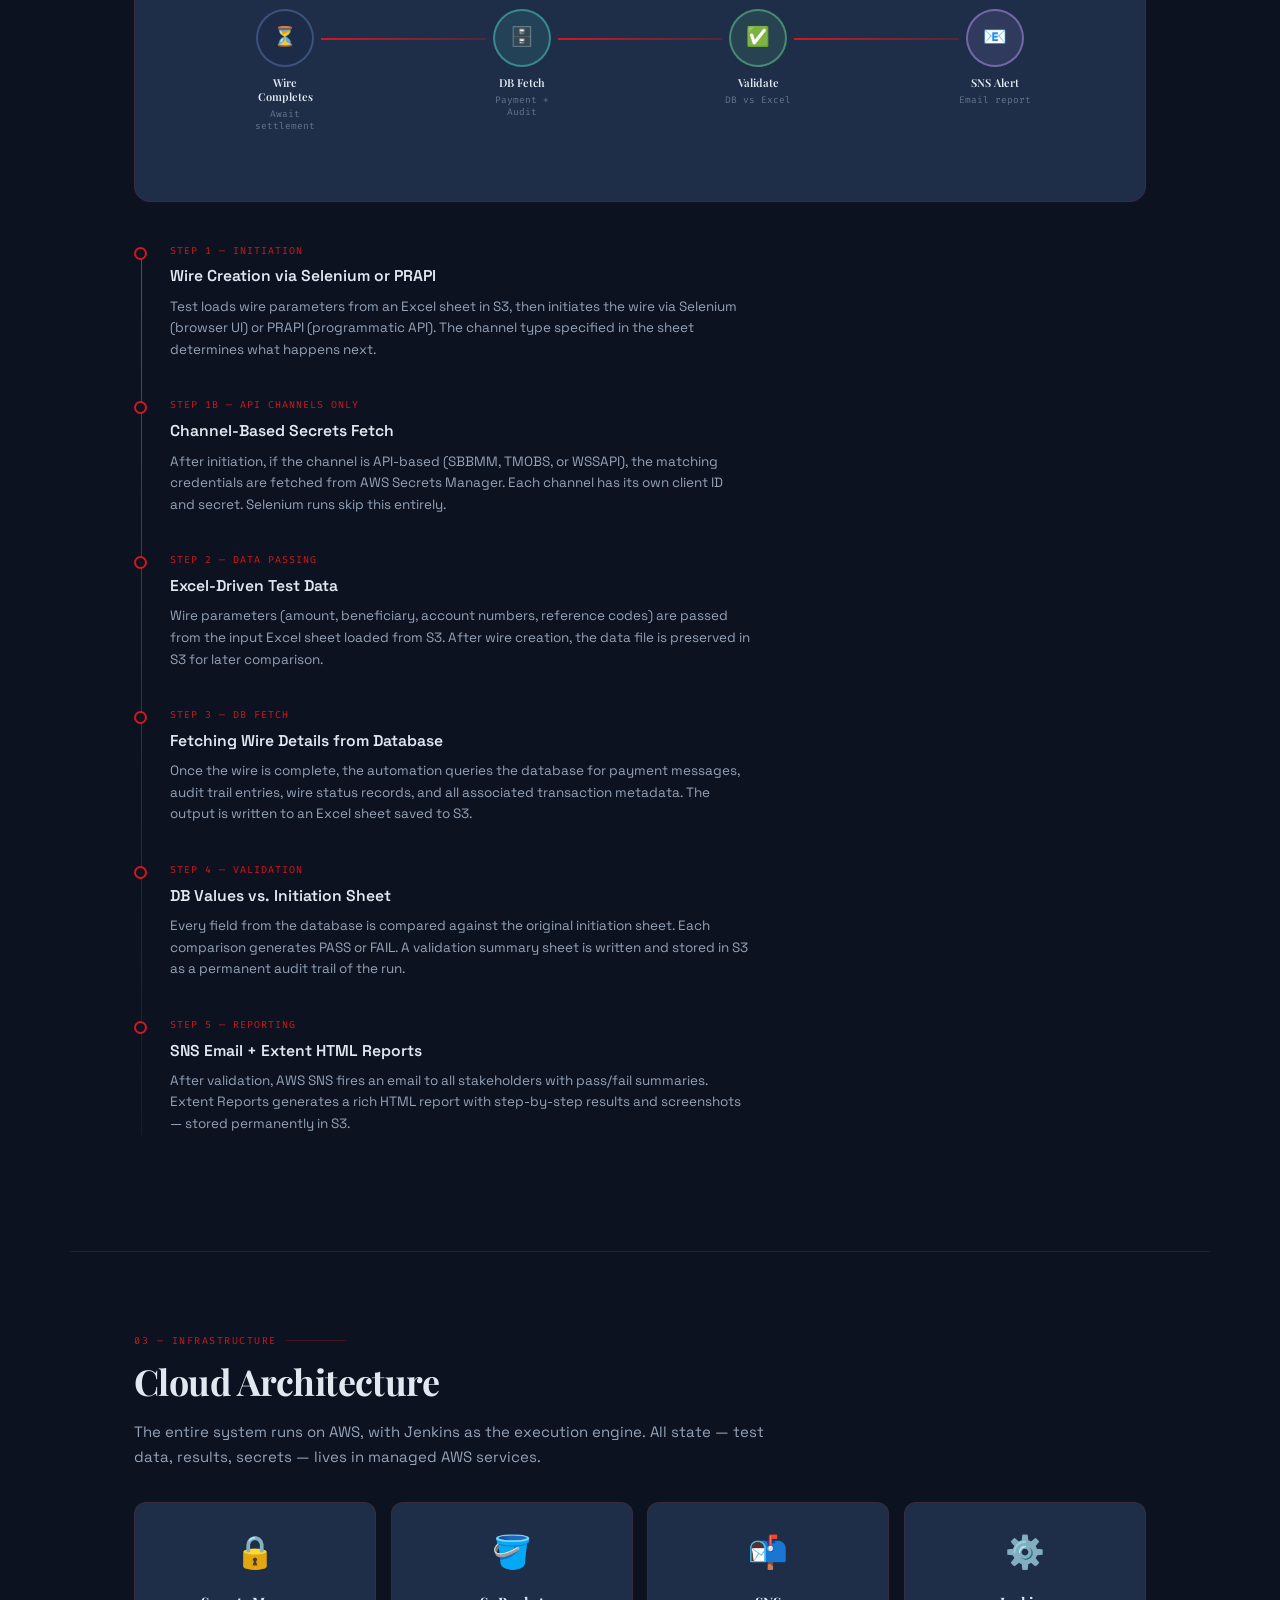
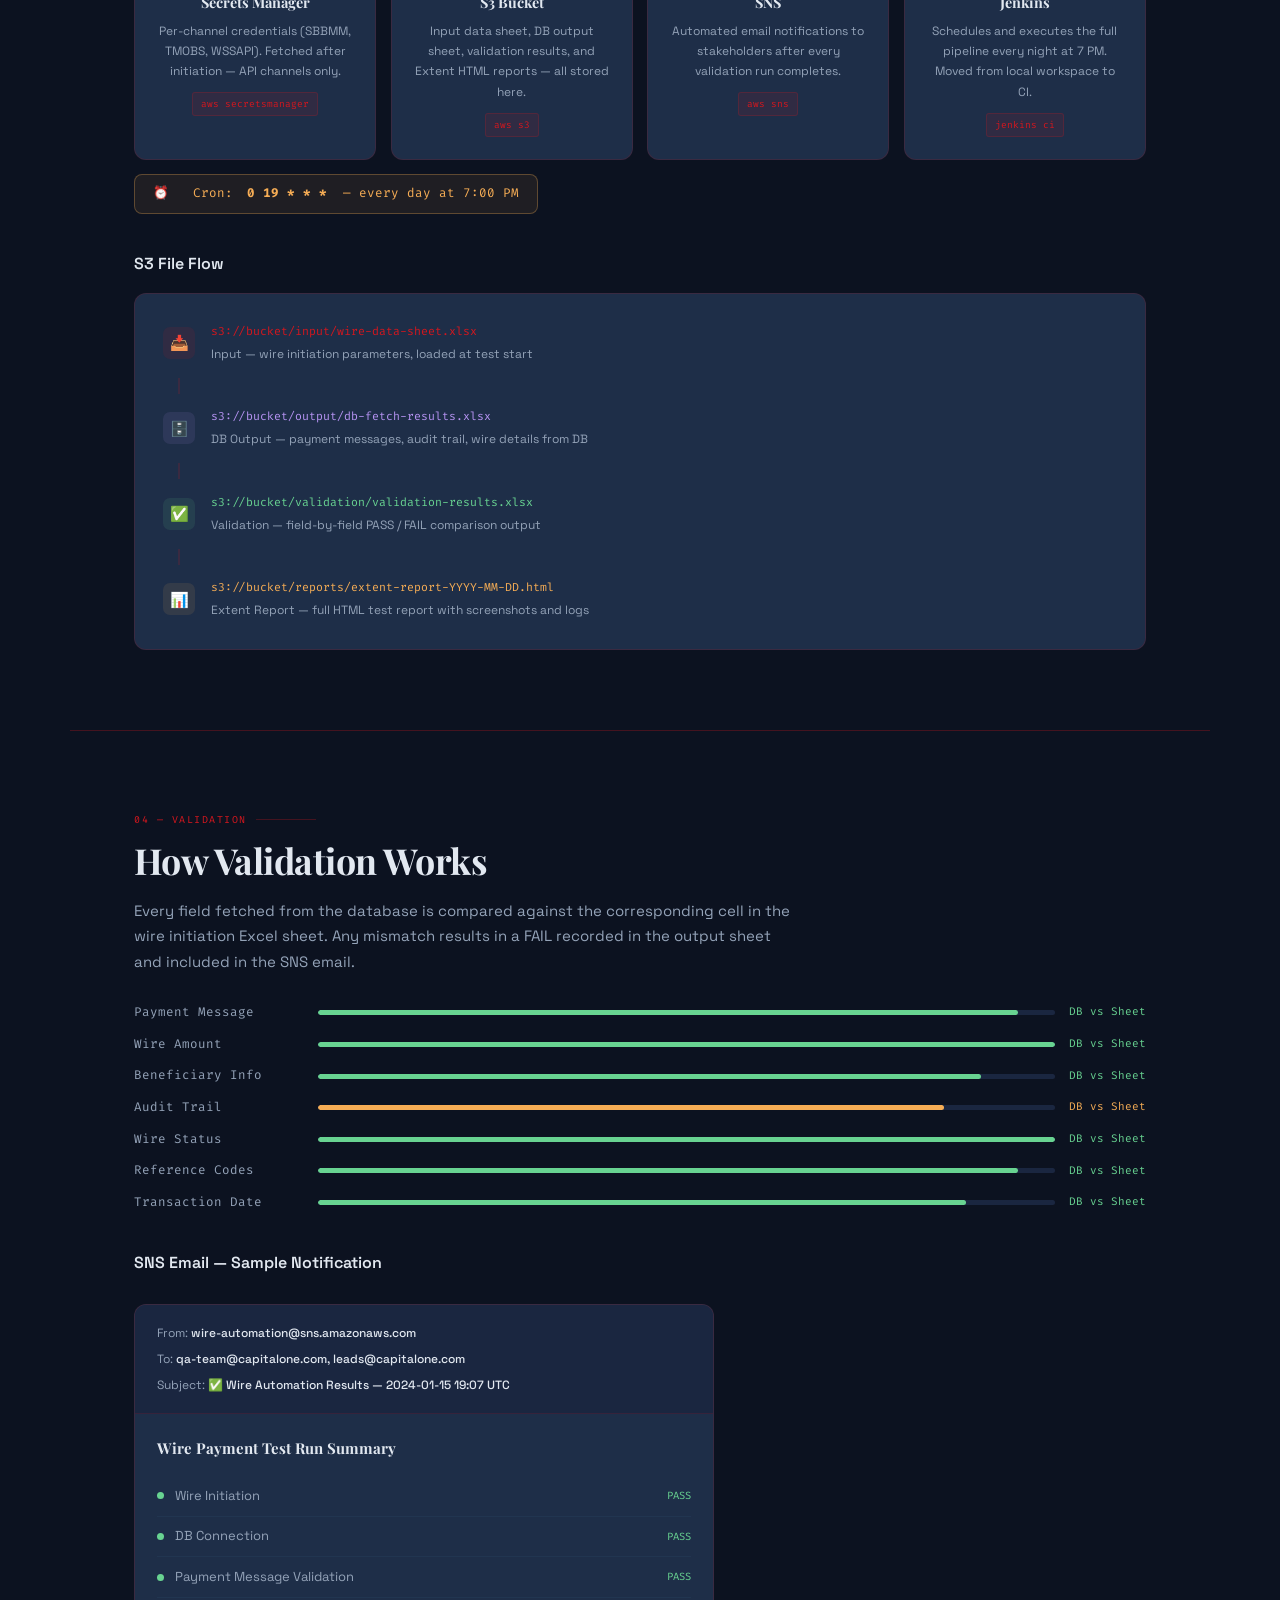
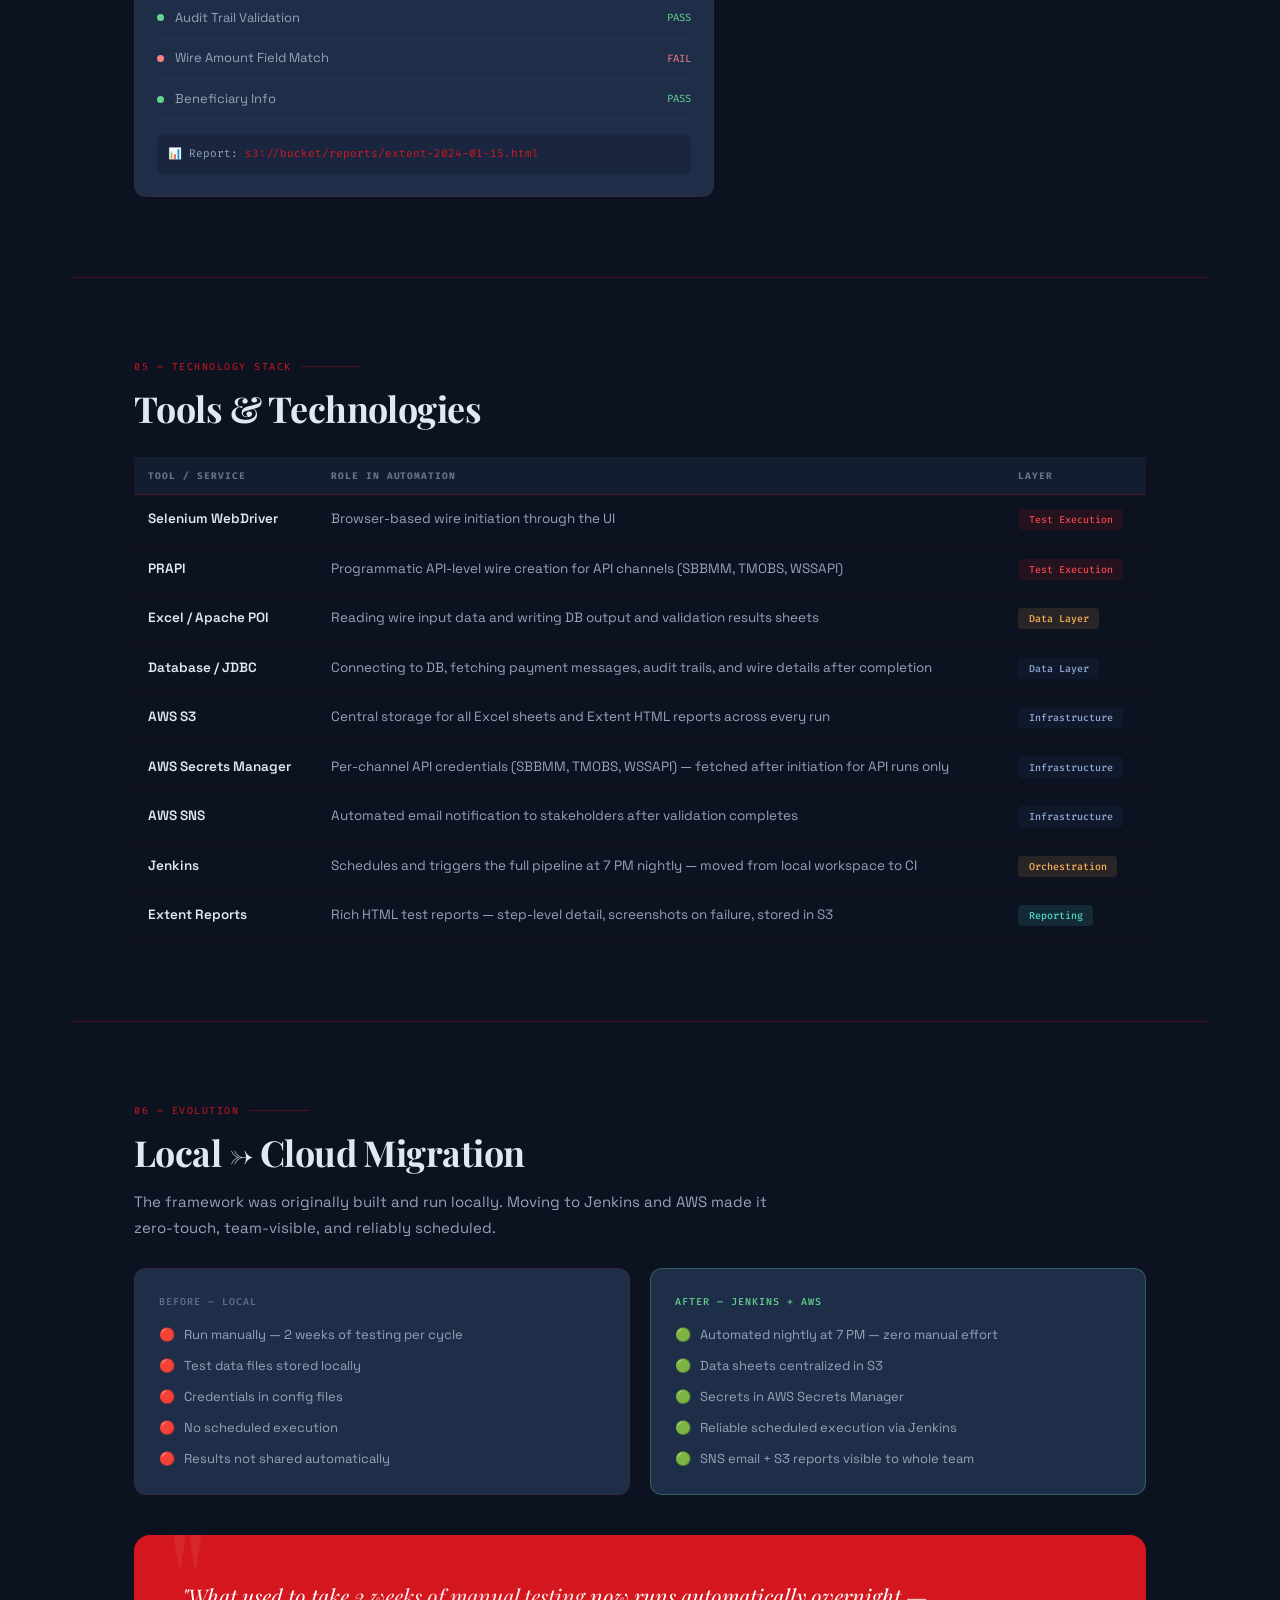
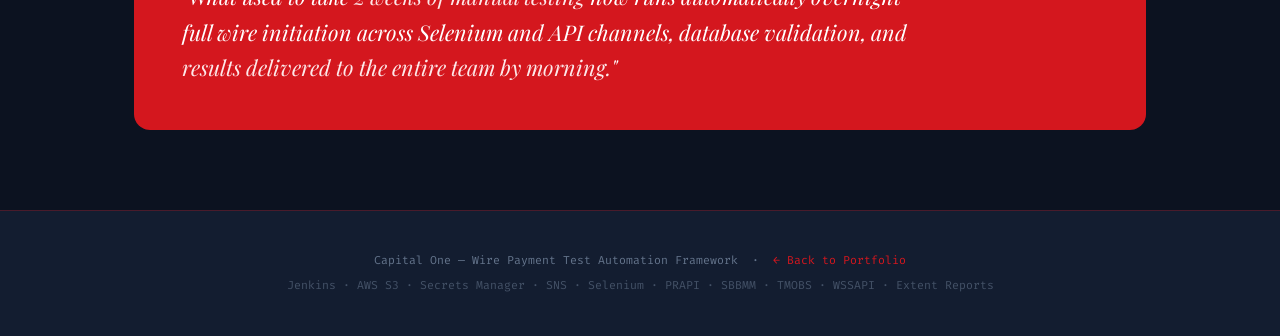
==== commit 7b9b84b1: "UPDATE ADDED SWIFT" ====
--- a/capitalone-detail.html
+++ b/capitalone-detail.html
@@ -237,39 +237,64 @@
   <div class="hero-gbg"></div>
   <div class="hero-glow"></div>
   <div class="hero-left">
-    <div class="eyebrow">Capital One · Apr 2024 – Present</div>
-    <h1>Wire Payment<br><em>Test Automation</em><br>Framework</h1>
-    <p class="hero-desc">Built an end-to-end automated testing pipeline at Capital One — wire initiation, database validation, and team notifications — cutting 2 weeks of manual testing to a fully automated overnight run via Jenkins and AWS.</p>
-    <div class="impact-quote">"What used to take 2 weeks of manual testing now runs automatically overnight — full wire initiation, database validation, and results delivered to the team by morning."</div>
+    <div class="eyebrow">Capital One · Apr 2024 – Present · Two Phases</div>
+    <h1>DevOps &amp; Automation<br><em>Engineering</em><br>at Capital One</h1>
+    <p class="hero-desc">Two distinct phases of engineering at Capital One: first, managing and automating the SWIFT international wire infrastructure (Jun 2024–Mar 2025) — including SAA/SNL/SAG components and automated credential rotation. Then, building the end-to-end wire payment test automation framework that eliminated 2 weeks of manual testing.</p>
+    <div class="impact-quote">"From SWIFT gateway infrastructure to full-stack test automation — two different problems, one consistent approach: automate the fragile, eliminate the manual, and make the system reliable."</div>
   </div>
   <div class="hero-card">
     <div class="card-lbl">// at a glance</div>
-    <div style="font-family:var(--fh);font-size:2.2rem;color:var(--c1);font-weight:700;line-height:1;margin-bottom:.2rem;">2 Weeks</div>
-    <div style="font-size:12px;color:var(--muted);">of manual testing → fully automated overnight</div>
+    <div style="font-family:var(--fh);font-size:1.4rem;color:var(--c1);font-weight:700;line-height:1;margin-bottom:.15rem;">Phase 1 — SWIFT</div>
+    <div style="font-size:12px;color:var(--muted);margin-bottom:.75rem;">Jun 2024 – Mar 2025 · SAA/SNL/SAG + AWS Migration</div>
+    <div style="font-family:var(--fh);font-size:1.4rem;color:var(--amber);font-weight:700;line-height:1;margin-bottom:.15rem;">Phase 2 — Automation</div>
+    <div style="font-size:12px;color:var(--muted);">Apr 2025 – Present · Wire test automation framework</div>
     <hr class="cdiv">
-    <div style="display:flex;gap:1.1rem;margin-bottom:1.1rem;">
-      <div><div style="font-family:var(--fh);font-size:1.6rem;color:var(--c1);font-weight:700;line-height:1;">AWS</div><div style="font-size:11px;color:var(--muted);">Cloud-native</div></div>
+    <div style="display:flex;gap:1rem;margin-bottom:1rem;">
+      <div><div style="font-family:var(--fh);font-size:1.35rem;color:var(--c1);font-weight:700;line-height:1;">2 wks</div><div style="font-size:11px;color:var(--muted);">Testing → Overnight</div></div>
       <div style="width:1px;background:var(--bc);"></div>
-      <div><div style="font-family:var(--fh);font-size:1.6rem;color:var(--amber);font-weight:700;line-height:1;">7PM</div><div style="font-size:11px;color:var(--muted);">Nightly Jenkins</div></div>
+      <div><div style="font-family:var(--fh);font-size:1.35rem;color:var(--green);font-weight:700;line-height:1;">0</div><div style="font-size:11px;color:var(--muted);">Manual rotations</div></div>
       <div style="width:1px;background:var(--bc);"></div>
-      <div><div style="font-family:var(--fh);font-size:1.6rem;color:var(--green);font-weight:700;line-height:1;">0</div><div style="font-size:11px;color:var(--muted);">Manual steps</div></div>
+      <div><div style="font-family:var(--fh);font-size:1.35rem;color:var(--teal);font-weight:700;line-height:1;">7PM</div><div style="font-size:11px;color:var(--muted);">Nightly Jenkins</div></div>
     </div>
     <hr class="cdiv">
     <div class="card-lbl" style="margin-bottom:.6rem;">// core technologies</div>
     <div class="pill-row">
       <span class="pill pc1">Selenium</span><span class="pill pc1">PRAPI</span>
-      <span class="pill pamb">Jenkins</span>
-      <span class="pill pnavy">AWS S3</span><span class="pill pnavy">SNS</span><span class="pill pnavy">Secrets Mgr</span>
-      <span class="pill pteal">Extent Reports</span>
+      <span class="pill pamb">Ansible</span><span class="pill pamb">Jenkins</span>
+      <span class="pill pnavy">AWS S3</span><span class="pill pnavy">SNS</span>
+      <span class="pill pteal">CyberArk</span><span class="pill pteal">SWIFT</span>
     </div>
   </div>
 </div>
 
-<hr class="div">
+
+<!-- PHASES OVERVIEW -->
+<section class="s">
+  <div class="slbl">00 — Two Phases</div>
+  <h2 class="sh2">My Work at Capital One — Two Distinct Chapters</h2>
+  <p class="sp">My time at Capital One was divided into two phases, each focused on a completely different domain of the engineering stack.</p>
+
+  <div class="ocgrid">
+    <div class="ocard" style="border-color:rgba(245,158,11,0.3);">
+      <div class="ocicon" style="background:rgba(245,158,11,.1);color:#f59e0b;">🌐</div>
+      <h3 style="color:#f59e0b;">Phase 1 — SWIFT Infrastructure</h3>
+      <p><strong style="color:var(--text);">Jun 2024 – Mar 2025</strong><br>Worked on the SWIFT international wire team — managing SAA, SNL, and SAG gateway components, migrating them to AWS, and building Ansible automation for SAA password rotation (including safe Gateway LT shutdown sequences). On-call production support for live wire flows.</p>
+      <div style="margin-top:.9rem;"><a href="swift-detail.html" style="font-family:var(--fm);font-size:11px;color:#f59e0b;text-decoration:none;border:1px solid rgba(245,158,11,.3);padding:.3rem .8rem;border-radius:4px;transition:background .2s;" onmouseover="this.style.background='rgba(245,158,11,.1)'" onmouseout="this.style.background='transparent'">View SWIFT Case Study →</a></div>
+    </div>
+    <div class="ocard" style="border-color:rgba(212,23,30,0.3);">
+      <div class="ocicon ic1">⚡</div>
+      <h3>Phase 2 — Wire Test Automation</h3>
+      <p><strong style="color:var(--text);">Apr 2025 – Present</strong><br>Built the end-to-end wire payment test automation framework — wire initiation via Selenium/PRAPI, DB validation, and SNS notifications. Converted 2 weeks of manual testing into a fully automated overnight Jenkins run.</p>
+      <div style="margin-top:.9rem;"><a href="#overview" style="font-family:var(--fm);font-size:11px;color:var(--c1);text-decoration:none;border:1px solid rgba(212,23,30,.3);padding:.3rem .8rem;border-radius:4px;transition:background .2s;" onmouseover="this.style.background='rgba(212,23,30,.08)'" onmouseout="this.style.background='transparent'">Read below ↓</a></div>
+    </div>
+  </div>
+</section>
+
+<hr class="div" id="overview">
 
 <!-- OVERVIEW -->
 <section class="s">
-  <div class="slbl">01 — Overview</div>
+  <div class="slbl">01 — Phase 2 Overview</div>
   <h2 class="sh2">What This System Does</h2>
   <p class="sp">The automation framework validates the complete wire payment lifecycle — from wire initiation using Selenium or PRAPI, through database verification, to final validation reporting. Jenkins triggers the full run every night at 7 PM with all data and secrets managed in AWS.</p>
   <div class="hibox"><p>In two lines: <strong style="color:var(--text);">Built an end-to-end wire payment test automation at Capital One that eliminated 2 weeks of manual testing — Jenkins runs the full cycle every night at 7 PM, validates DB results against the original data sheet, and emails the team results by morning.</strong></p></div>
